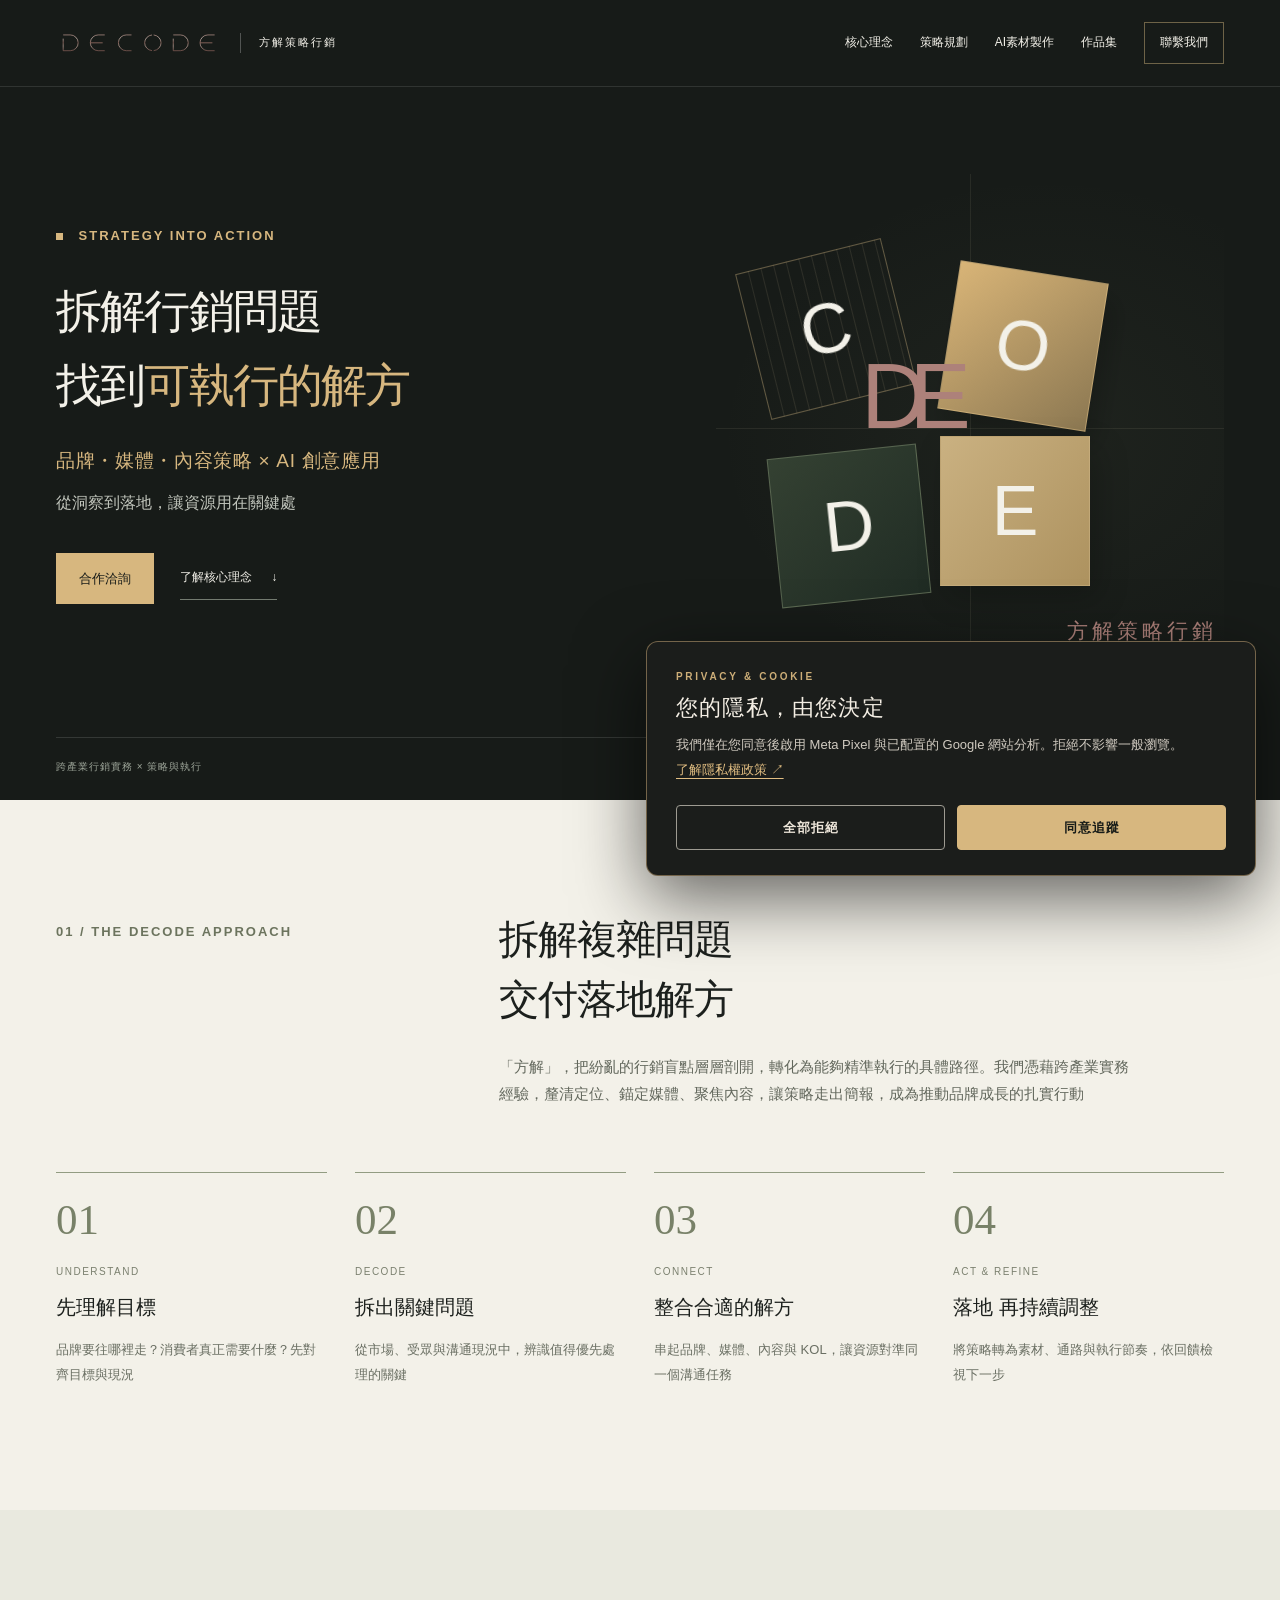
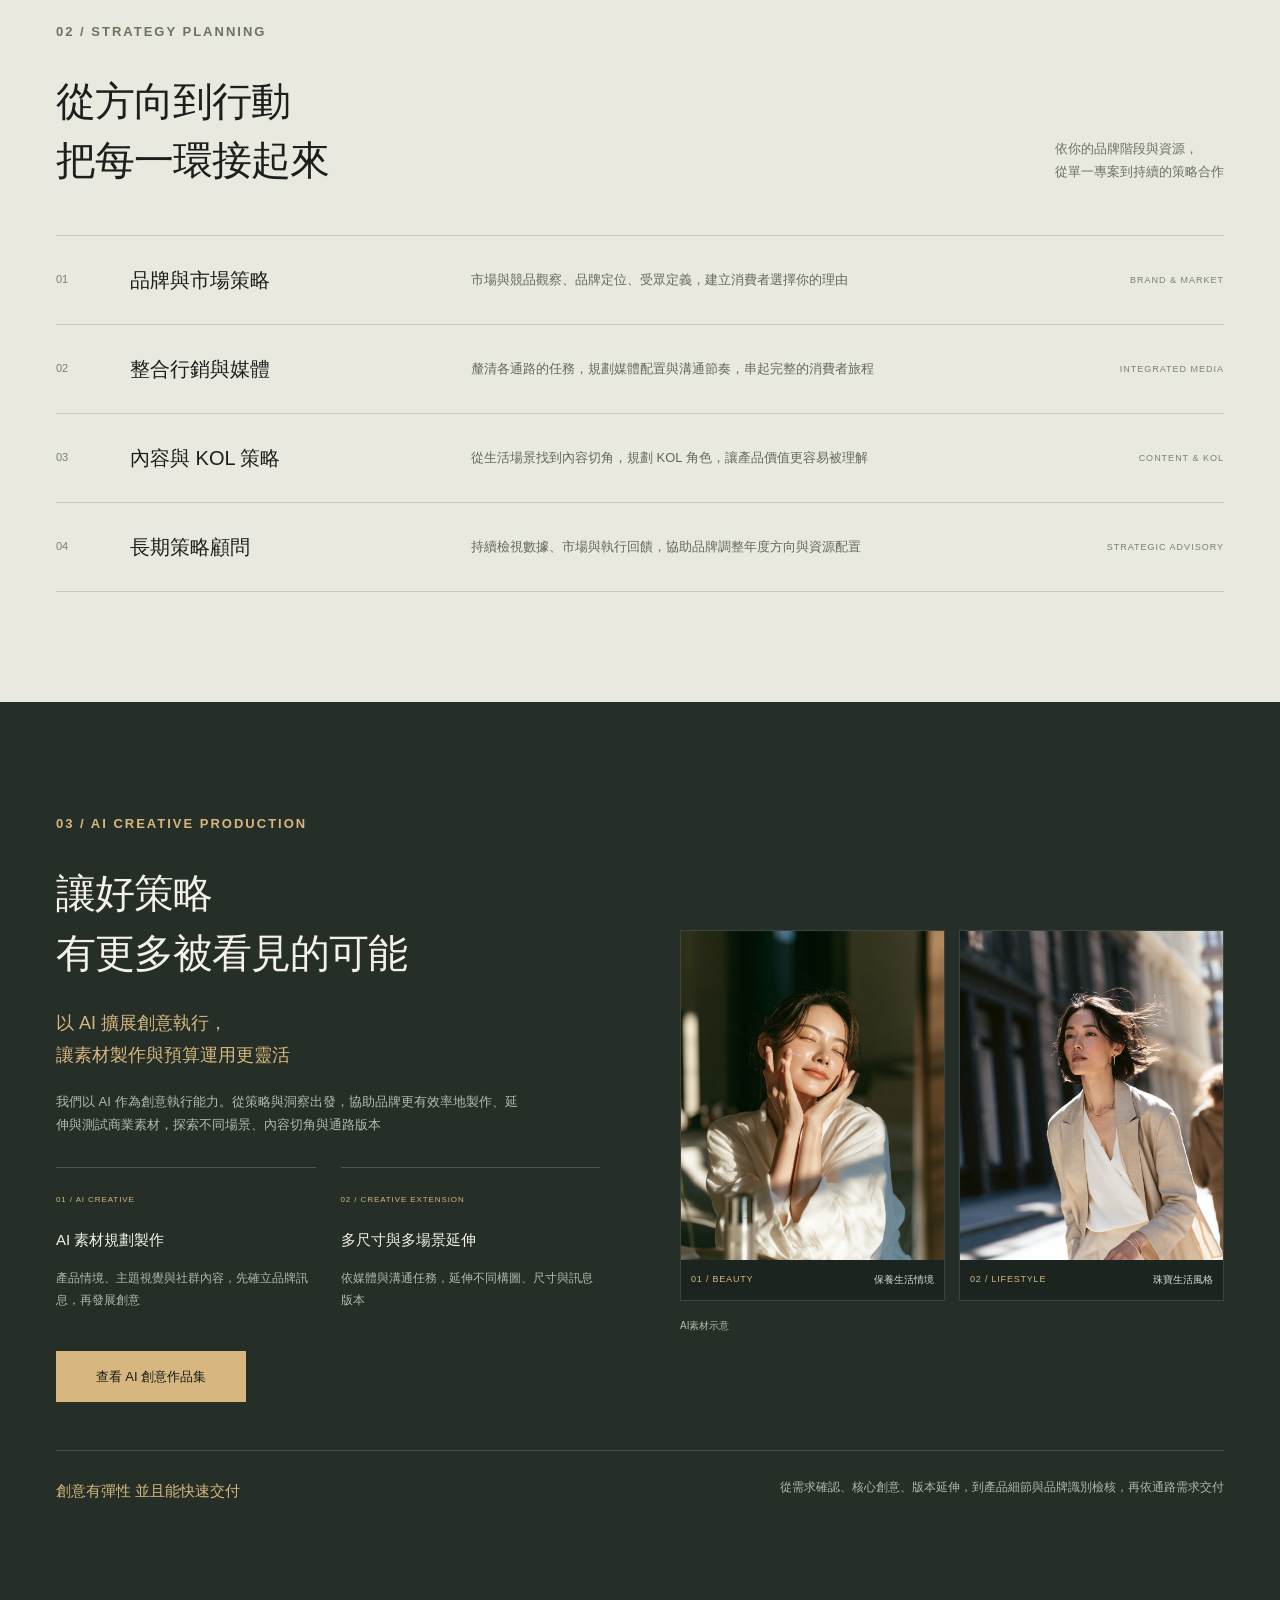
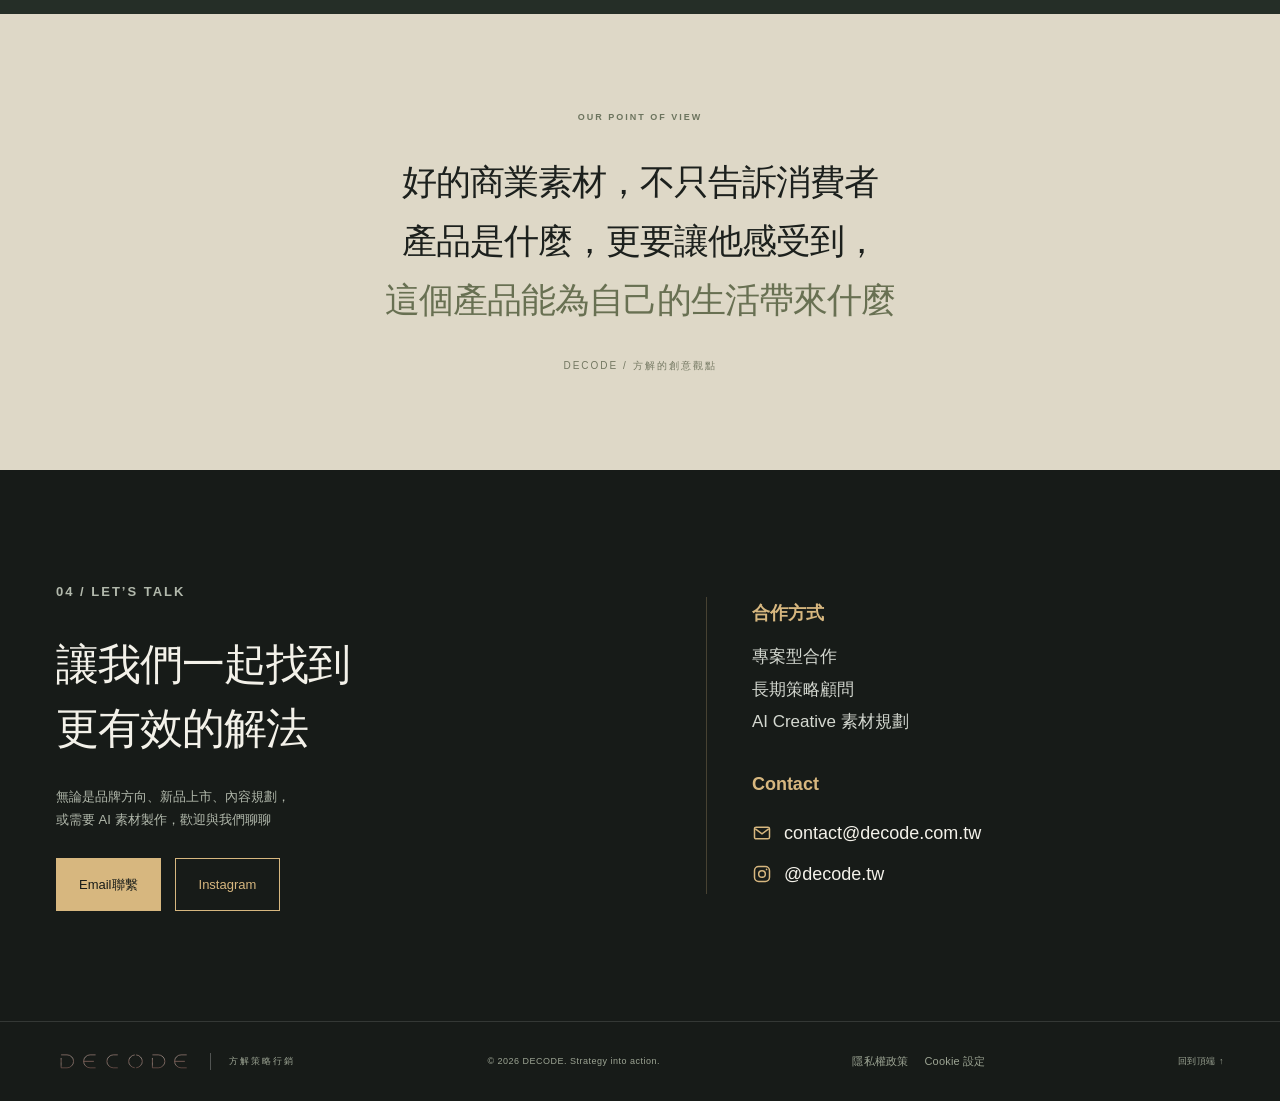
==== index.html @ 8d519878 "Add 0.45s 4% hover zoom to homepage AI creative gallery" ====
<!doctype html>
<html lang="zh-Hant">
<head>
<meta charset="utf-8">
<meta name="facebook-domain-verification" content="5xmyfch6rvozuyq1wml3sm2f3p6ltn" />
<meta name="viewport" content="width=device-width,initial-scale=1">
<meta name="description" content="DECODE 方解策略行銷，從品牌目標與消費者需求出發，結合跨產業行銷實務，讓策略真正落地。">
<title>DECODE 方解策略行銷｜策略規劃 × AI 創意應用</title>
<link rel="icon" href="data:image/svg+xml,%3Csvg xmlns='http://www.w3.org/2000/svg' viewBox='0 0 32 32'%3E%3Cpath fill='%231b1d1b' d='M0 0h32v32H0z'/%3E%3Cpath fill='none' stroke='%23ccac76' stroke-width='3' d='M8 8h16v16H8zM16 8v16M8 16h16'/%3E%3C/svg%3E">
<link rel="stylesheet" href="style.css?v=20261024-privacy1">
<script defer src="consent.js?v=20261024-gtm-w5d87hlc1"></script>
</head>
<body>
<a class="skip" href="#main">跳至主要內容</a>

<header class="site-header"><div class="wrap nav-inner"><a class="brand" href="#top" aria-label="DECODE 方解策略行銷首頁"><img class="brand-logo" src="assets/decode-rose-gold.svg" alt="DECODE"><span class="brand-zh">方解策略行銷</span></a><button class="menu-button" aria-expanded="false" aria-controls="navigation">選單 <span>＋</span></button><nav id="navigation" aria-label="主要導覽"><a href="#approach">核心理念</a><a href="#services">策略規劃</a><a href="#ai">AI素材製作</a><a href="/cases/">作品集</a><a class="nav-contact" href="#contact">聯繫我們</a></nav></div></header>
<main id="main">
<section class="hero" id="top"><div class="wrap hero-grid"><div class="hero-copy"><p class="eyebrow"><span class="tiny-square"></span> STRATEGY INTO ACTION</p><h1>拆解行銷問題<br>找到<span class="gold">可執行的解方</span></h1><p class="hero-position">品牌・媒體・內容策略 × AI 創意應用</p><p class="hero-description">從洞察到落地，讓資源用在關鍵處</p><div class="actions"><a class="button gold-button" href="#contact">合作洽詢</a><a class="text-link" href="#approach">了解核心理念 <span>↓</span></a></div></div><div class="decode-art" role="img" aria-label="分散的 C O D E 方塊逐步組合成完整方形，象徵拆解問題與整合解方"><div class="art-axis axis-x"></div><div class="art-axis axis-y"></div><div class="block block-one"><span class="block-letter">C</span></div><div class="block block-two"><span class="block-letter">O</span></div><div class="block block-three"><span class="block-letter">D</span></div><div class="block block-four"><span class="block-letter">E</span></div><div class="art-monogram" aria-hidden="true"><span>D</span><span>E</span></div><span class="art-brand">方解策略行銷</span></div></div><div class="wrap hero-bottom"><span>跨產業行銷實務 × 策略與執行</span><a href="#approach">向下探索 <span>↓</span></a></div></section>
<section class="approach section" id="approach"><div class="wrap"><div class="section-heading"><p class="eyebrow dark-eyebrow">01 / THE DECODE APPROACH</p><div><h2>拆解複雜問題<br>交付落地解方</h2><p class="section-intro">「方解」，把紛亂的行銷盲點層層剖開，轉化為能夠精準執行的具體路徑。我們憑藉跨產業實務經驗，釐清定位、錨定媒體、聚焦內容，讓策略走出簡報，成為推動品牌成長的扎實行動</p></div></div><div class="steps"><article><span class="step-number">01</span><p class="small-label">UNDERSTAND</p><h3>先理解目標</h3><p>品牌要往哪裡走？消費者真正需要什麼？先對齊目標與現況</p></article><article><span class="step-number">02</span><p class="small-label">DECODE</p><h3>拆出關鍵問題</h3><p>從市場、受眾與溝通現況中，辨識值得優先處理的關鍵</p></article><article><span class="step-number">03</span><p class="small-label">CONNECT</p><h3>整合合適的解方</h3><p>串起品牌、媒體、內容與 KOL，讓資源對準同一個溝通任務</p></article><article><span class="step-number">04</span><p class="small-label">ACT & REFINE</p><h3>落地 再持續調整</h3><p>將策略轉為素材、通路與執行節奏，依回饋檢視下一步</p></article></div></div></section>
<section class="services section" id="services"><div class="wrap"><div class="service-heading"><div><p class="eyebrow dark-eyebrow">02 / STRATEGY PLANNING</p><h2>從方向到行動<br>把每一環接起來</h2></div><p>依你的品牌階段與資源，<br>從單一專案到持續的策略合作</p></div><div class="service-list"><article><span class="service-number">01</span><h3>品牌與市場策略</h3><p>市場與競品觀察、品牌定位、受眾定義，建立消費者選擇你的理由</p><span class="service-en">BRAND & MARKET</span></article><article><span class="service-number">02</span><h3>整合行銷與媒體</h3><p>釐清各通路的任務，規劃媒體配置與溝通節奏，串起完整的消費者旅程</p><span class="service-en">INTEGRATED MEDIA</span></article><article><span class="service-number">03</span><h3>內容與 KOL 策略</h3><p>從生活場景找到內容切角，規劃 KOL 角色，讓產品價值更容易被理解</p><span class="service-en">CONTENT & KOL</span></article><article><span class="service-number">04</span><h3>長期策略顧問</h3><p>持續檢視數據、市場與執行回饋，協助品牌調整年度方向與資源配置</p><span class="service-en">STRATEGIC ADVISORY</span></article></div></div></section>
<section class="ai section" id="ai"><div class="wrap"><div class="ai-heading"><p class="eyebrow">03 / AI CREATIVE PRODUCTION</p></div><div class="ai-grid"><div><h2>讓好策略<br>有更多被看見的可能</h2><p class="ai-lead">以 AI 擴展創意執行，<br>讓素材製作與預算運用更靈活</p><p class="muted">我們以 AI 作為創意執行能力。從策略與洞察出發，協助品牌更有效率地製作、延伸與測試商業素材，探索不同場景、內容切角與通路版本</p><div class="ai-capabilities"><div><span>01 / AI CREATIVE</span><h3>AI 素材規劃製作</h3><p>產品情境、主題視覺與社群內容，先確立品牌訊息，再發展創意</p></div><div><span>02 / CREATIVE EXTENSION</span><h3>多尺寸與多場景延伸</h3><p>依媒體與溝通任務，延伸不同構圖、尺寸與訊息版本</p></div></div><div class="ai-portfolio-link"><a class="button gold-button" href="/cases/">查看 AI 創意作品集</a></div></div><div class="ai-gallery" aria-label="AI 素材配圖"><figure><div class="ai-image-frame"><img src="assets/ai-skincare-lifestyle.png" alt="女性在日光中使用保養品的生活情境素材示意" loading="lazy"></div><figcaption><span>01 / BEAUTY</span><span>保養生活情境</span></figcaption></figure><figure><div class="ai-image-frame"><img src="assets/ai-jewelry.png" alt="街頭風格珠寶配戴的商業素材示意" loading="lazy"></div><figcaption><span>02 / LIFESTYLE</span><span>珠寶生活風格</span></figcaption></figure><p class="gallery-note">AI素材示意</p></div></div><div class="ai-review"><span>創意有彈性 並且能快速交付</span><p>從需求確認、核心創意、版本延伸，到產品細節與品牌識別檢核，再依通路需求交付</p></div></div></section>
<section class="quote-section"><div class="wrap"><p class="eyebrow dark-eyebrow">OUR POINT OF VIEW</p><blockquote>好的商業素材，不只告訴消費者<br class="desktop-break">產品是什麼，更要讓他感受到，<br class="desktop-break"><span>這個產品能為自己的生活帶來什麼</span></blockquote><span class="quote-signature">DECODE / 方解的創意觀點</span></div></section>
<section class="contact section" id="contact"><div class="wrap contact-grid"><div><p class="eyebrow">04 / LET’S TALK</p><h2>讓我們一起找到<br>更有效的解法</h2><p>無論是品牌方向、新品上市、內容規劃，<br>或需要 AI 素材製作，歡迎與我們聊聊</p><div class="contact-actions"><a class="button gold-button" href="mailto:contact@decode.com.tw">Email聯繫</a><a class="button outline-button" href="https://www.instagram.com/decode.tw/" target="_blank" rel="noopener noreferrer">Instagram</a></div></div><div class="contact-details"><div class="contact-group"><h3>合作方式</h3><ul><li>專案型合作</li><li>長期策略顧問</li><li>AI Creative 素材規劃</li></ul></div><div class="contact-group"><h3>Contact</h3><a class="contact-info-link" href="mailto:contact@decode.com.tw"><svg viewBox="0 0 24 24" fill="none" stroke="currentColor" stroke-width="1.8" aria-hidden="true"><rect x="3" y="5" width="18" height="14" rx="2"/><path d="m4 7 8 6 8-6"/></svg><span>contact@decode.com.tw</span></a><a class="contact-info-link" href="https://www.instagram.com/decode.tw/" target="_blank" rel="noopener noreferrer"><svg viewBox="0 0 24 24" fill="none" stroke="currentColor" stroke-width="1.8" aria-hidden="true"><rect x="3" y="3" width="18" height="18" rx="5"/><circle cx="12" cy="12" r="4"/><circle cx="17.5" cy="6.5" r="1" fill="currentColor" stroke="none"/></svg><span>@decode.tw</span></a></div></div></div></section>
</main><footer><div class="wrap footer-inner"><a class="brand" href="#top"><img class="brand-logo" src="assets/decode-rose-gold.svg" alt="DECODE"><span class="brand-zh">方解策略行銷</span></a><span>© 2026 DECODE. Strategy into action.</span><div class="footer-privacy-links"><a href="privacy.html">隱私權政策</a><button type="button" data-cookie-settings>Cookie 設定</button></div><a href="#top">回到頂端 ↑</a></div></footer>
<script src="script.js?v=20261010c"></script>
<aside class="decode-consent" id="decode-consent-banner" role="region" aria-labelledby="decode-consent-title" hidden>
  <div class="decode-consent-copy">
    <div class="decode-consent-kicker">PRIVACY &amp; COOKIE</div>
    <h2 id="decode-consent-title">您的隱私，由您決定</h2>
    <p>我們僅在您同意後啟用 Meta Pixel 與已配置的 Google 網站分析。拒絕不影響一般瀏覽。<a href="privacy.html">了解隱私權政策 ↗</a></p>
  </div>
  <div class="decode-consent-actions">
    <button type="button" class="decode-consent-reject" data-consent-reject>全部拒絕</button>
    <button type="button" class="decode-consent-accept" data-consent-accept>同意追蹤</button>
  </div>
</aside>
</body></html>
---- style.css ----
:root{--ink:#1c201d;--dark:#171b18;--paper:#f3f1e9;--gold:#d7b77f;--muted:#a8aea7;--line:#d4d5cb}*{box-sizing:border-box}html{scroll-behavior:smooth;scroll-padding-top:100px}body{margin:0;font-family:"Microsoft JhengHei","PingFang TC",sans-serif;color:var(--ink);background:var(--paper);line-height:1.8}a{color:inherit;text-decoration:none}button{font:inherit}a,button,summary{-webkit-tap-highlight-color:transparent}a:focus-visible,button:focus-visible,summary:focus-visible{outline:3px solid #a47738;outline-offset:6px}::selection{background:var(--gold);color:var(--ink)}.wrap{max-width:1320px;width:calc(100% - 112px);margin:auto}.preview-bar{background:var(--gold);color:var(--ink);text-align:center;font-size:10px;letter-spacing:2px;padding:5px 15px}.preview-bar span{margin-left:16px;letter-spacing:1px}.site-header{position:sticky;top:0;z-index:20;background:var(--dark);color:var(--paper);border-bottom:1px solid #ffffff1c}.nav-inner{display:flex;justify-content:space-between;align-items:center;height:86px}.brand{display:flex;align-items:center;gap:18px}.wordmark{font-size:28px;letter-spacing:5px;font-weight:300;line-height:1.2;position:relative}.brand-dot{font-size:9px;position:absolute;right:-8px;top:-5px}.brand-zh{font-size:11px;letter-spacing:2px;border-left:1px solid #ffffff40;padding-left:18px}nav{display:flex;align-items:center;gap:27px;font-size:12px}nav a{transition:color .2s}nav a:hover{color:var(--gold)}.nav-contact{border:1px solid #bfa57385;padding:9px 15px}.nav-contact span{margin-left:20px}.menu-button{display:none}.hero{background:var(--dark);color:var(--paper);overflow:hidden}.hero-grid{display:grid;grid-template-columns:1.25fr 1fr;gap:25px;align-items:center;min-height:650px;padding-top:38px;padding-bottom:34px}.eyebrow{font-size:10px;font-weight:600;letter-spacing:2px;color:var(--gold);margin:0 0 28px}.tiny-square{display:inline-block;width:7px;height:7px;background:var(--gold);margin-right:10px}.hero h1{font-size:clamp(34px,3.6vw,56px);line-height:1.6;font-weight:500;letter-spacing:-1.8px;margin:0 0 22px}.gold{color:var(--gold)}.hero-description{font-size:16px;color:#c1c5bc;line-height:2;margin-bottom:30px}.actions{display:flex;align-items:center;gap:26px}.button{display:inline-flex;align-items:center;justify-content:space-between;gap:35px;padding:14px 23px;font-size:13px;transition:background .2s,transform .2s}.gold-button{background:var(--gold);color:var(--dark)}.gold-button:hover{background:#e5c99c;transform:translateY(-2px)}.text-link{font-size:12px;border-bottom:1px solid #737b70;padding:10px 0}.text-link span{margin-left:16px}.hero-footnote{color:#8d968b;font-size:10px;letter-spacing:1px;margin-top:55px}.hero-footnote span{margin:0 12px;color:#4f5c4c}.hero-bottom{display:flex;justify-content:space-between;border-top:1px solid #ffffff20;padding:20px 0 24px;font-size:10px;letter-spacing:1px;color:#9ca498}.hero-bottom a span{margin-left:38px}.decode-art{height:480px;position:relative;isolation:isolate;background:radial-gradient(ellipse at 65% 55%,#88916e12,transparent 70%)}.art-axis{position:absolute;background:#d8cdb517;z-index:-1}.axis-x{height:1px;left:0;right:0;top:53%}.axis-y{width:1px;top:0;bottom:0;left:50%}.art-label{position:absolute;font-size:9px;letter-spacing:2px;color:#9caa92;top:12px;left:12px}.block{position:absolute;width:150px;height:150px;border:1px solid #bfa67870;transition:transform .6s}.block-one{top:80px;left:35px;transform:rotate(-14deg);background:repeating-linear-gradient(90deg,transparent 0 12px,#d4be951e 12px 13px)}.block-two{top:97px;left:232px;transform:rotate(9deg);background:linear-gradient(135deg,#d8b477,#8c7852);box-shadow:10px 16px 25px #0003}.block-three{top:277px;left:58px;transform:rotate(-6deg);background:linear-gradient(140deg,#344132,#202c24);border-color:#7e8c6f90}.block-four{top:262px;left:224px;background:linear-gradient(130deg,#cab181,#ad925f);display:grid;place-items:center;color:#2b3027;box-shadow:8px 12px 30px #0003}.block-four span{font-family:"PMingLiU",serif;font-size:66px;font-weight:300}.decode-art:hover .block-one{transform:rotate(-8deg) translate(4px,4px)}.decode-art:hover .block-two{transform:rotate(3deg)}.art-caption{position:absolute;bottom:0;left:12px;right:0;display:flex;justify-content:space-between;font-size:9px;color:#969e8e;letter-spacing:1px}.section{padding:110px 0}.section-heading{display:grid;grid-template-columns:1fr 2fr;gap:80px}.dark-eyebrow{color:#6c745e}.section-heading .eyebrow{padding-top:10px}h2{font-size:clamp(30px,3.1vw,44px);font-weight:500;line-height:1.5;letter-spacing:-1px;margin:0 0 24px}.section-intro{font-size:15px;color:#63685d;max-width:640px;margin-bottom:0}.steps{display:grid;grid-template-columns:repeat(4,1fr);gap:28px;margin-top:65px}.steps article{border-top:1px solid #929c82;padding-top:25px}.step-number{font-family:Georgia,serif;font-size:43px;color:#788168;line-height:1}.small-label{font-size:10px;letter-spacing:1.5px}.steps .small-label{margin:19px 0 8px;color:#7b806f}.steps h3{font-size:20px;font-weight:500;margin:0 0 12px}.steps p:not(.small-label){font-size:13px;color:#6a6f63;line-height:1.9}.step-output{display:block;font-size:10px;color:#6d755e;border-top:1px solid var(--line);margin-top:22px;padding-top:15px}.services{background:#e9e9df}.service-heading{display:flex;align-items:flex-end;justify-content:space-between;gap:55px;margin-bottom:44px}.service-heading h2{margin-bottom:0}.service-heading>p{font-size:13px;color:#6b7065;max-width:380px;margin-bottom:7px}.service-list article{display:grid;grid-template-columns:50px 1fr 1.45fr .85fr;gap:24px;align-items:center;border-top:1px solid #c6cabb;padding:26px 0}.service-list article:last-child{border-bottom:1px solid #c6cabb}.service-number{font-size:11px;color:#7a826b}.service-list h3{font-size:20px;font-weight:500;margin:0}.service-list p{font-size:13px;color:#62695c;margin:0}.service-en{font-size:9px;letter-spacing:1px;text-align:right;color:#78816c}.service-bridge{margin-top:30px;display:flex;align-items:center;justify-content:space-between;font-size:12px;gap:20px}.new-tag{display:inline-block;font-size:10px;border:1px solid #98a084;padding:3px 9px;margin-right:12px;color:#58614d}.ai{background:#252e27;color:var(--paper)}.ai-heading{display:flex;justify-content:space-between;align-items:flex-start}.outline-tag{font-size:10px;letter-spacing:2px;border:1px solid #77846d;padding:4px 14px;color:#bdc9b0}.ai-grid{display:grid;grid-template-columns:1fr 1fr;gap:80px}.ai h2{font-size:40px}.ai-lead{font-size:18px;color:var(--gold)}.muted{font-size:13px;color:#b0bcac;max-width:470px}.ai-capabilities{display:grid;grid-template-columns:1fr 1fr;gap:25px;margin-top:30px}.ai-capabilities>div{border-top:1px solid #ffffff30;padding-top:15px}.ai-capabilities span{color:var(--gold);font-size:8px;letter-spacing:.9px}.ai-capabilities h3{font-size:15px;font-weight:500}.ai-capabilities p{color:#b0bcac;font-size:12px}.format-diagram{background:#1d251f;border:1px solid #87957440;padding:28px 28px 20px;align-self:center}.diagram-top{display:flex;justify-content:space-between;font-size:8px;letter-spacing:1px;color:#a0ad91}.format-master{width:82%;margin:30px auto 0;position:relative;background:#c5be9c;color:#313b2e;padding:24px;min-height:170px;overflow:hidden}.format-master:after{content:"";position:absolute;width:100px;height:100px;border:1px solid #68725580;transform:rotate(28deg);right:-20px;bottom:-40px}.format-master>span:first-child{display:block;font-size:8px;letter-spacing:2px;margin-bottom:10px}.format-master strong{font-weight:500;font-size:23px;line-height:1.6}.mini-mark{display:block;font-size:8px;margin-top:15px}.diagram-connector{height:38px;border-left:1px solid #7b8869;width:1px;margin:auto}.formats{border-top:1px solid #7b8869;padding-top:19px;display:flex;align-items:center;justify-content:space-between;gap:12px}.format{background:#4b5944;border:1px solid #87957480;padding:8px;display:flex;flex-direction:column;justify-content:space-between;color:#d2d8c8;flex-shrink:0}.format span{font-size:8px}.format b{font-size:17px;font-weight:400}.square{width:27%;aspect-ratio:1}.portrait{width:23%;aspect-ratio:9/16;background:#70775a}.landscape{width:38%;aspect-ratio:16/9;background:#363f34}.diagram-note{font-size:9px;color:#9eac92;margin-top:25px}.ai-review{border-top:1px solid #ffffff26;margin-top:50px;padding-top:26px;display:flex;justify-content:space-between;gap:35px}.ai-review span{font-size:15px;white-space:nowrap;color:var(--gold)}.ai-review p{font-size:12px;color:#b0bcac;margin:0}.quote-section{padding:95px 0;text-align:center;background:#ded8c7}.quote-section .eyebrow{font-size:9px}blockquote{font-family:"PMingLiU","Songti TC",serif;font-size:clamp(24px,2.7vw,37px);line-height:1.9;margin:0;letter-spacing:1px}blockquote span{color:#687052}.quote-signature{font-size:10px;letter-spacing:2px;display:block;margin-top:28px;color:#747862}.experience .experience-note{font-size:12px}.case-list{border-top:1px solid #aeb5a2}details{border-bottom:1px solid var(--line)}summary{display:flex;align-items:center;gap:32px;padding:27px 0;cursor:pointer;list-style:none}summary::-webkit-details-marker{display:none}.case-num{font-family:Georgia,serif;font-size:25px;color:#8b947c}.case-category{font-size:10px;color:#777f69;letter-spacing:.5px}summary h3{font-size:21px;font-weight:500;margin:5px 0 0}.case-toggle{margin-left:auto;font-size:27px;color:#899477;font-weight:300}details[open] .case-toggle{transform:rotate(45deg)}.case-body{padding:0 60px 30px;display:grid;grid-template-columns:1fr 1fr;gap:60px}.case-body h4{font-weight:500;font-size:11px;color:#758066;margin:0 0 8px}.case-body p{font-size:13px;color:#686e60;margin:0}.contact{background:var(--dark);color:var(--paper)}.contact-grid{display:grid;grid-template-columns:1.1fr 1fr;gap:80px;align-items:center}.contact h2{font-size:43px}.contact p{font-size:13px;color:#b2b9ac}.contact .button{margin-top:23px}.contact-details{padding-left:45px;border-left:1px solid #ffffff25}.contact-details .small-label{color:var(--gold);font-size:9px}.contact-details p{margin:24px 0}.email{display:flex;justify-content:space-between;font-size:clamp(14px,1.5vw,21px);border-bottom:1px solid #ffffff30;padding-bottom:17px;gap:12px}.instagram{display:flex;justify-content:space-between;font-size:12px;padding:18px 0;color:#bdc7b7}.cooperation{font-size:10px;color:#889581;margin-top:30px}.cooperation span{margin:0 9px}footer{background:var(--dark);color:#9ca493;border-top:1px solid #ffffff20;padding:28px 0}.footer-inner{display:flex;align-items:center;justify-content:space-between;gap:20px}.footer-inner .wordmark{font-size:22px}.footer-inner .brand-zh{font-size:9px}.footer-inner>span,.footer-inner>a:last-child{font-size:9px;letter-spacing:.5px}.skip{position:fixed;top:-70px;left:20px;padding:10px 20px;background:var(--gold);z-index:50}.skip:focus{top:10px}
@media(min-width:1500px){.hero-grid{min-height:710px}.decode-art{transform:scale(1.08)}}
@media(max-width:1150px){.wrap{width:calc(100% - 64px)}.brand-zh{display:none}nav{gap:22px}.hero-grid{grid-template-columns:1.25fr 1fr;min-height:580px}.hero h1{font-size:40px}.decode-art{transform:scale(.83);transform-origin:center right;margin-left:-50px}.ai-grid{gap:40px}.service-list article{grid-template-columns:30px 1fr 1.5fr}.service-en{display:none}.section-heading{gap:35px}.contact-grid{gap:35px}}
@media(max-width:800px){html{scroll-padding-top:85px}.wrap{width:calc(100% - 40px)}.nav-inner{height:72px}.wordmark{font-size:25px}.menu-button{display:flex;align-items:center;gap:18px;color:var(--paper);background:none;border:1px solid #77806a;padding:6px 12px;font-size:12px}.menu-button span{font-size:18px}nav{display:none;position:absolute;left:0;right:0;top:72px;padding:18px 24px 24px;background:var(--dark);border-bottom:1px solid #6b765c;flex-direction:column;align-items:stretch;gap:0}nav.open{display:flex}nav a{padding:12px;font-size:14px}.nav-contact{margin-top:10px;display:flex;justify-content:space-between}.hero-grid{grid-template-columns:1fr;gap:0;padding-top:54px;padding-bottom:0;min-height:auto}.hero h1{font-size:clamp(30px,5.8vw,44px);letter-spacing:-1.2px}.hero-description{font-size:15px}.hero-footnote{margin-top:32px}.decode-art{margin:15px auto 25px;width:410px;max-width:100%;height:465px;transform:scale(.9);transform-origin:center}.hero-bottom{font-size:9px;gap:15px}.hero-bottom a{white-space:nowrap}.hero-bottom a span{margin-left:12px}.section{padding:70px 0}.section-heading{grid-template-columns:1fr;gap:0}.section-heading .eyebrow{padding:0}h2{font-size:32px}.steps{grid-template-columns:1fr 1fr;gap:32px 24px;margin-top:38px}.service-heading{display:block;margin-bottom:32px}.service-heading>p{margin-top:22px}.service-list article{grid-template-columns:28px 1fr;gap:10px 16px;padding:23px 0}.service-list p{grid-column:2}.service-list h3{font-size:19px}.service-bridge{align-items:flex-start}.service-bridge>span:first-child{max-width:75%}.new-tag{display:block;width:max-content;margin-bottom:10px}.service-bridge>span:last-child{white-space:nowrap;font-size:10px}.ai-heading{gap:15px}.ai-heading .eyebrow{max-width:65%;line-height:1.7}.outline-tag{white-space:nowrap;font-size:9px;padding:4px 9px}.ai-grid{grid-template-columns:1fr;gap:30px}.ai h2{font-size:32px}.format-diagram{max-width:480px;width:100%;margin:auto}.ai-review{display:block;margin-top:35px}.ai-review p{margin-top:14px}.quote-section{padding:65px 0}blockquote{font-size:25px}.desktop-break{display:none}.quote-section .wrap{max-width:590px}.case-body{padding:0 0 25px 43px;gap:20px;grid-template-columns:1fr}summary{gap:18px;padding:24px 0}summary h3{font-size:18px}.case-category{font-size:9px}.case-toggle{font-size:22px}.contact-grid{grid-template-columns:1fr;gap:45px}.contact h2{font-size:34px}.contact-details{border-left:0;padding-left:0;border-top:1px solid #ffffff25;padding-top:30px}.email{font-size:20px}.footer-inner{flex-wrap:wrap;gap:20px}.footer-inner>span{order:3;width:100%}.footer-inner .brand-zh{display:block}.eyebrow{font-size:9px;letter-spacing:1.5px}}
@media(max-width:400px){.wrap{width:calc(100% - 36px)}.hero h1{font-size:29px;letter-spacing:-1.3px}.actions{gap:17px}.button{font-size:12px;padding:13px 15px;gap:20px}.text-link{font-size:11px}.decode-art{height:415px;transform:scale(.78);margin-top:-5px;margin-bottom:-25px;transform-origin:left center;width:410px;max-width:none}.steps h3{font-size:18px}.steps p:not(.small-label){font-size:12px}.step-output{font-size:9px}.format-diagram{padding:20px 18px 15px}.format-master strong{font-size:20px}.format span{font-size:7px}.ai-capabilities{gap:17px}.ai-capabilities h3{font-size:14px}.preview-bar{font-size:8px}.preview-bar span{font-size:9px;margin-left:10px}}
/* Supplied brand artwork and temporary AI imagery */
.brand-logo{display:block;width:166px;height:auto;max-height:42px;object-fit:contain}.footer-inner .brand-logo{width:136px}.ai-gallery{display:grid;grid-template-columns:1fr 1fr;gap:14px;align-content:center}.ai-gallery figure{margin:0;min-width:0;background:#1b241e;border:1px solid #ffffff24;overflow:hidden}.ai-gallery img{display:block;width:100%;aspect-ratio:4/5;object-fit:cover}.ai-gallery figcaption{display:flex;justify-content:space-between;gap:8px;padding:11px 10px;color:#d8ddcf;font-size:10px}.ai-gallery figcaption span:first-child{color:var(--gold);font-size:9px;letter-spacing:.8px}.gallery-note{grid-column:1/-1;font-size:10px;color:#b4c0ad;margin:2px 0 0}
@media(max-width:800px){.brand-logo{width:155px}.footer-inner .brand-logo{width:130px}.ai-gallery{max-width:600px;width:100%;margin:auto}}
@media(max-width:400px){.brand-logo{width:146px}.ai-gallery{gap:9px}.ai-gallery figcaption{display:block;font-size:9px;padding:8px}.ai-gallery figcaption span{display:block}.ai-gallery figcaption span:first-child{font-size:8px}.gallery-note{font-size:9px}}
.extension-diagram{max-width:620px;margin:55px auto 0}.extension-diagram .format-master{width:78%}.extension-diagram .formats{max-width:470px;margin:auto}.extension-diagram .square{width:26%}.extension-diagram .portrait{width:22%}.extension-diagram .landscape{width:36%}
@media(max-width:800px){.extension-diagram{max-width:480px;margin-top:40px}}
@media(max-width:400px){.extension-diagram{padding:20px}.extension-diagram .format-master{width:88%}}
.hero-position{color:var(--gold);font-size:clamp(14px,1.5vw,19px);letter-spacing:.035em;margin:0 0 10px;line-height:1.7}.hero .hero-description{margin:0 0 34px;color:#c1c5bc}.steps article{min-height:220px}.ai-review{margin-top:48px}
@media(max-width:800px){.hero-position{font-size:14px}.hero .hero-description{font-size:14px;line-height:1.8}.steps article{min-height:0}}
@media(max-width:400px){.hero-position{font-size:13px}}
blockquote{font-family:inherit;font-weight:500;letter-spacing:-1px;line-height:1.7}.contact-actions{display:flex;flex-wrap:wrap;gap:14px;margin-top:26px}.contact-actions .button{margin-top:0}.outline-button{border:1px solid var(--gold);color:var(--gold)}.outline-button:hover{background:#d7b77f12;transform:translateY(-2px)}.contact-details{border-left-color:#d7b77f40}.contact-group+.contact-group{margin-top:30px}.contact-group h3{font-size:18px;font-weight:600;color:var(--gold);margin:0 0 12px}.contact-group ul{list-style:none;padding:0;margin:0;font-size:17px;line-height:1.9;color:#d4d8d0}.contact-info-link{display:flex;align-items:center;gap:12px;font-size:18px;line-height:1.6;width:fit-content;padding:6px 0}.contact-info-link svg{width:20px;height:20px;flex:0 0 20px;color:var(--gold)}.contact-info-link:hover{color:var(--gold)}
@media(max-width:800px){.contact-group h3{font-size:17px}.contact-group ul{font-size:16px}.contact-info-link{font-size:16px}.contact-details{border-left:0}}
@media(max-width:400px){.contact-info-link{font-size:15px;gap:9px}}
@media(prefers-reduced-motion:reduce){html{scroll-behavior:auto}*,*:before,*:after{transition:none!important}}
/* Hero lettering and mobile animation */
.button{justify-content:center;gap:0;text-align:center}.block{display:grid;place-items:center}.block .block-letter{position:relative;z-index:2;color:#f3f1e9;font-family:Arial,sans-serif;font-size:70px;font-weight:300;line-height:1}.art-monogram{position:absolute;top:176px;left:145px;z-index:4;display:flex;color:#ad817a;font-family:Arial,sans-serif;font-size:92px;font-weight:300;letter-spacing:-18px;line-height:1;pointer-events:none}.art-brand{position:absolute;right:7px;bottom:4px;z-index:5;color:#f3f1e9;font-family:"DFKai-SB","KaiTi","BiauKai",serif;font-size:21px;letter-spacing:4px;white-space:nowrap;pointer-events:none}.decode-art.is-active .block-one{transform:rotate(-8deg) translate(4px,4px)}.decode-art.is-active .block-two{transform:rotate(3deg)}@media(max-width:800px){.nav-contact{justify-content:center}}
/* Match hero brand label typography and DE color */
.art-brand{color:#ad817a;font-family:"Microsoft JhengHei","PingFang TC",sans-serif}
/* Match section eyebrow size to Let’s Talk */
#top .eyebrow,#approach .eyebrow,#services .eyebrow,#ai .eyebrow{font-size:13px}


/* DECODE hero: subtle continuous motion, maintaining the original composition */
@keyframes decode-float-c {
  0%,100% {transform:translate3d(0,0,0) rotate(-14deg)}
  50% {transform:translate3d(5px,-9px,0) rotate(-8deg)}
}
@keyframes decode-float-o {
  0%,100% {transform:translate3d(0,0,0) rotate(9deg)}
  50% {transform:translate3d(-5px,7px,0) rotate(4deg)}
}
@keyframes decode-float-d {
  0%,100% {transform:translate3d(0,0,0) rotate(-6deg)}
  50% {transform:translate3d(5px,8px,0) rotate(-10deg)}
}
@keyframes decode-float-e {
  0%,100% {transform:translate3d(0,0,0) rotate(0deg)}
  50% {transform:translate3d(-5px,-7px,0) rotate(3deg)}
}
@media (prefers-reduced-motion: no-preference) {
  .decode-art.is-active .block {
    transition:none;
    animation-timing-function:ease-in-out;
    animation-iteration-count:infinite;
    animation-fill-mode:both;
    will-change:transform;
  }
  .decode-art.is-active .block-one {animation-name:decode-float-c;animation-duration:11s}
  .decode-art.is-active .block-two {animation-name:decode-float-o;animation-duration:12s}
  .decode-art.is-active .block-three {animation-name:decode-float-d;animation-duration:10s}
  .decode-art.is-active .block-four {animation-name:decode-float-e;animation-duration:11.5s}
  .decode-art:hover .block {animation-play-state:paused}
}
@media (prefers-reduced-motion: reduce) {
  .decode-art .block, .decode-art.is-active .block {animation:none!important;transition:none!important}
  .decode-art.is-active .block-one, .decode-art:hover .block-one {transform:rotate(-14deg)}
  .decode-art.is-active .block-two, .decode-art:hover .block-two {transform:rotate(9deg)}
}


/* DECODE privacy + explicit non-essential tracking consent, 2026-10-24 */
.footer-privacy-links{display:flex;align-items:center;gap:16px;flex-wrap:wrap}
.footer-privacy-links a,.footer-privacy-links button,.privacy-footer a,.privacy-footer button{color:inherit;background:none;border:0;padding:0;cursor:pointer;font-size:11px;letter-spacing:.2px;line-height:1.7}
.footer-privacy-links a:hover,.footer-privacy-links button:hover,.privacy-footer a:hover,.privacy-footer button:hover{color:var(--gold)}
.decode-consent[hidden]{display:none!important}
.decode-consent{position:fixed;bottom:24px;right:24px;z-index:1000;width:min(610px,calc(100% - 48px));max-height:calc(100dvh - 48px);overflow-y:auto;background:#1b1d1b;color:#f3f1e9;border:1px solid #b99a6f90;border-radius:12px;box-shadow:0 22px 70px #0009;padding:26px 29px 25px;display:grid;gap:22px;grid-template-columns:minmax(0,1fr);animation:consent-enter .22s ease-out}
.decode-consent-kicker{color:#cdae78;font-size:10px;letter-spacing:2.7px;font-weight:600;margin-bottom:5px}
.decode-consent h2{font-size:22px;font-weight:500;line-height:1.5;letter-spacing:1.2px;margin:0 0 9px;color:#f4eee4}
.decode-consent p{font-size:13px;line-height:1.9;color:#d0cac0;margin:0}
.decode-consent p a{color:#e2be82;text-decoration:underline;text-underline-offset:4px;white-space:nowrap}
.decode-consent-actions{display:flex;gap:12px;align-items:stretch}
.decode-consent-actions button{flex:1;cursor:pointer;font-size:13px;font-weight:600;letter-spacing:1px;border-radius:4px;min-height:45px;padding:10px 12px}
.decode-consent-reject{border:1px solid #9e9b92;background:transparent;color:#eee6da}
.decode-consent-accept{border:1px solid #d7b77f;background:#d7b77f;color:#171b18}
.decode-consent-reject:hover{background:#343632}
.decode-consent-accept:hover{background:#efce96}
.privacy-page{background:#f3f1e9}
.privacy-back-link{font-size:12px;color:#d9c8aa;letter-spacing:1px}
.privacy-main{padding-bottom:90px}
.privacy-head{background:#1b211e;color:#f5efe5;padding:72px clamp(24px,7vw,95px) 64px;margin-top:30px;border:1px solid #b99a6f44}
.privacy-head .eyebrow{color:#d7b77f;letter-spacing:3px}
.privacy-head h1{font-size:clamp(34px,5vw,56px);font-weight:500;letter-spacing:1.5px;line-height:1.25;margin:20px 0}
.privacy-subtitle{display:block;font-size:.52em;color:#e0c394;margin-top:12px;letter-spacing:2px}
.privacy-head>p:not(.eyebrow){max-width:700px;color:#d6d5ce;font-size:15px;line-height:2}
.privacy-head .privacy-updated{font-size:11px!important;color:#a8a99f!important;margin-top:24px}
.privacy-content{max-width:980px;padding:34px 0 0}
.privacy-section{padding:36px 4px 35px;border-bottom:1px solid #d5d0c4}
.privacy-section h2{font-size:22px;line-height:1.5;letter-spacing:1px;font-weight:600;margin:0 0 16px}
.privacy-section h3{font-size:16px;line-height:1.6;margin:20px 0 7px;color:#705837}
.privacy-section p{font-size:14px;line-height:2.12;color:#3e453e;margin:0 0 14px}
.privacy-section a{color:#805b31;text-decoration:underline;text-underline-offset:4px;overflow-wrap:anywhere}
.privacy-section strong{color:#1a211b}
.privacy-settings-button{cursor:pointer;background:#1b211e;border:1px solid #1b211e;color:#f4eee4;padding:13px 24px;letter-spacing:1px;font-size:13px;margin-top:10px}
.privacy-settings-button:hover{background:#354237}
.privacy-finish{display:flex;justify-content:space-between;gap:16px;color:#7d7467;font-size:11px;letter-spacing:1px;padding:30px 4px}
.privacy-finish a{color:#73552f}
.privacy-footer{background:#1b211e;color:#d6d0c4;padding:28px 0}
.privacy-footer-inner{display:flex;align-items:center;justify-content:space-between;gap:16px;flex-wrap:wrap;font-size:11px}
.privacy-footer-inner>div{display:flex;flex-wrap:wrap;gap:20px}
@keyframes consent-enter{from{opacity:0;transform:translateY(12px)}to{opacity:1;transform:translateY(0)}}
@media(max-width:800px){
  .footer-privacy-links{justify-content:center;gap:15px}
  .footer-inner{flex-wrap:wrap}
  .privacy-head{margin-top:12px;padding:48px 23px 40px}
  .privacy-head>p:not(.eyebrow){font-size:14px}
  .privacy-main{padding-bottom:40px}
  .privacy-section{padding:29px 0}
  .privacy-section h2{font-size:19px}
  .privacy-section p{font-size:13px}
  .privacy-footer-inner{justify-content:center;text-align:center}
  .decode-consent{bottom:12px;right:12px;width:calc(100% - 24px);max-height:calc(100dvh - 24px);padding:19px 19px 20px;gap:17px}
  .decode-consent h2{font-size:18px}
  .decode-consent p{font-size:12px}
  .decode-consent-actions button{font-size:12px}
}
@media(max-width:360px){.decode-consent-actions{flex-direction:column}}
@media(prefers-reduced-motion:reduce){.decode-consent{animation:none}}

/* CASES official portfolio entry */
.ai-portfolio-link{margin-top:27px}
.ai-portfolio-link .button{min-width:190px}
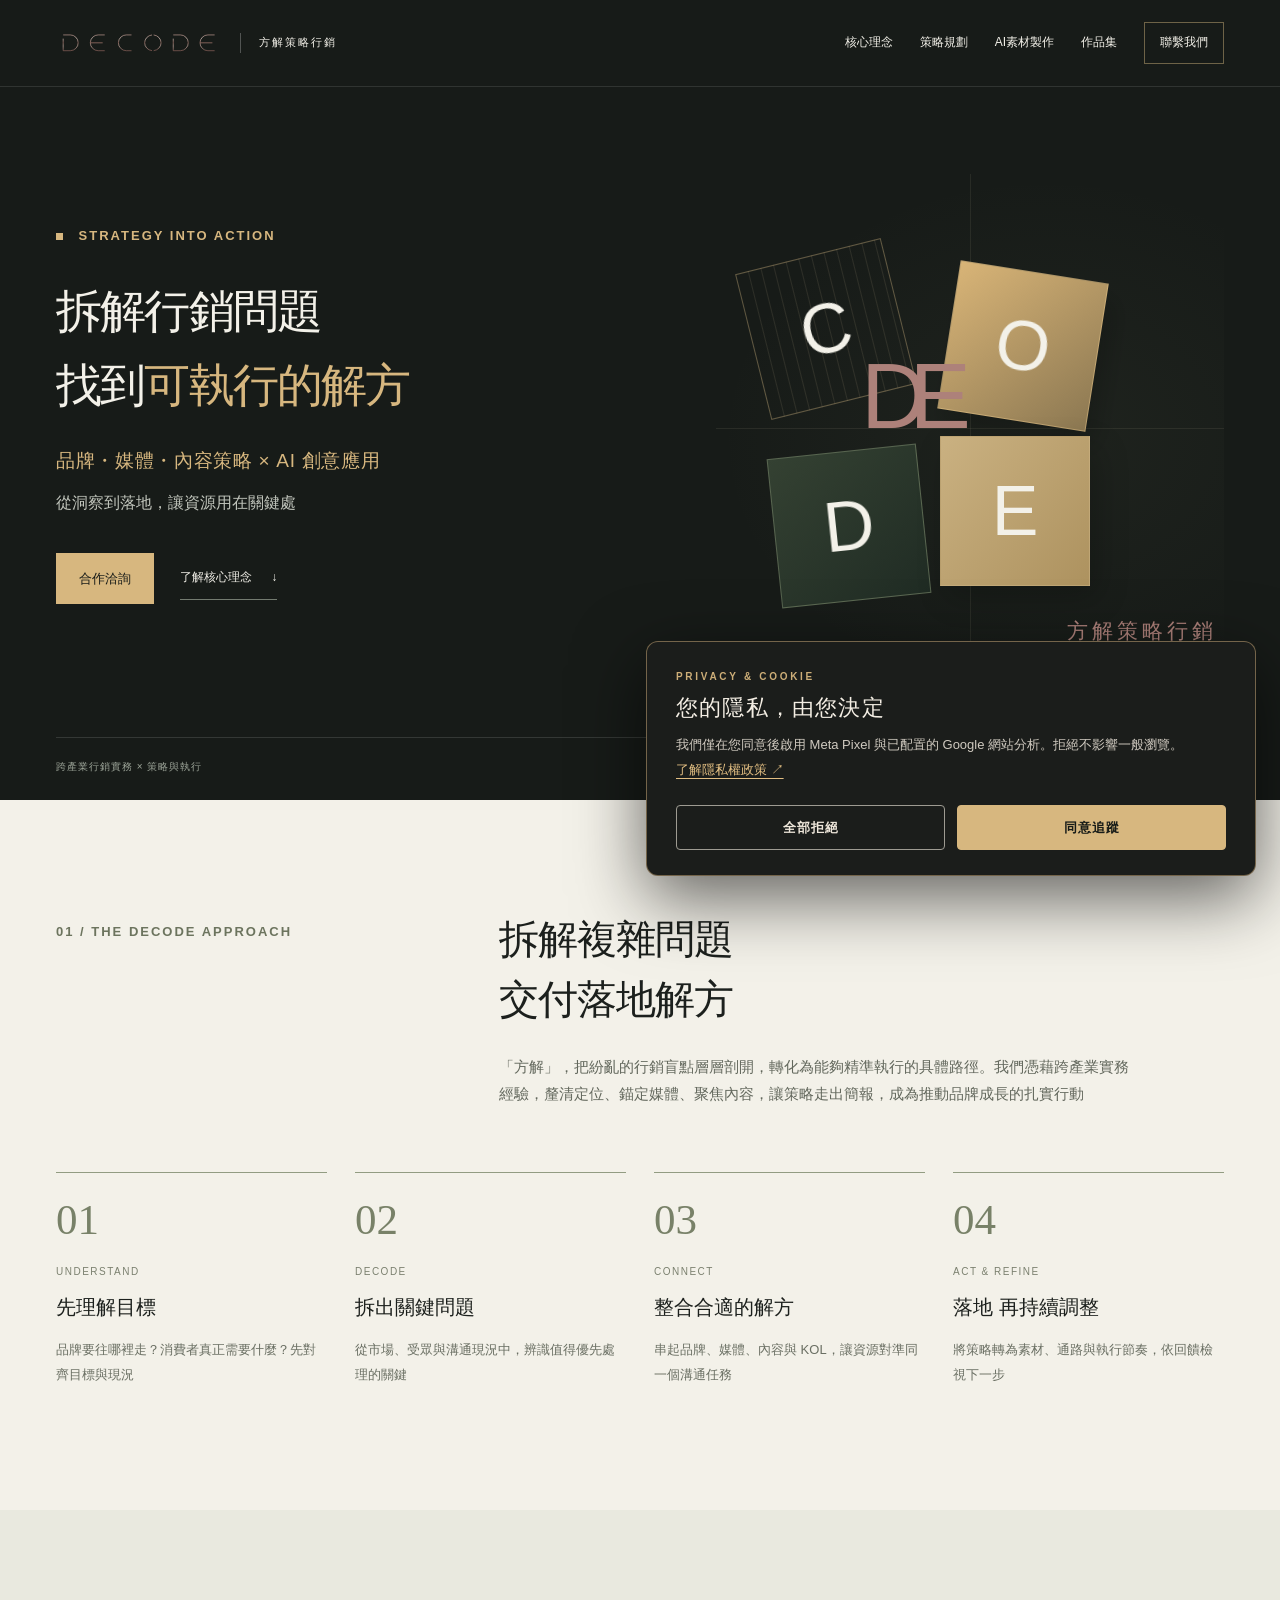
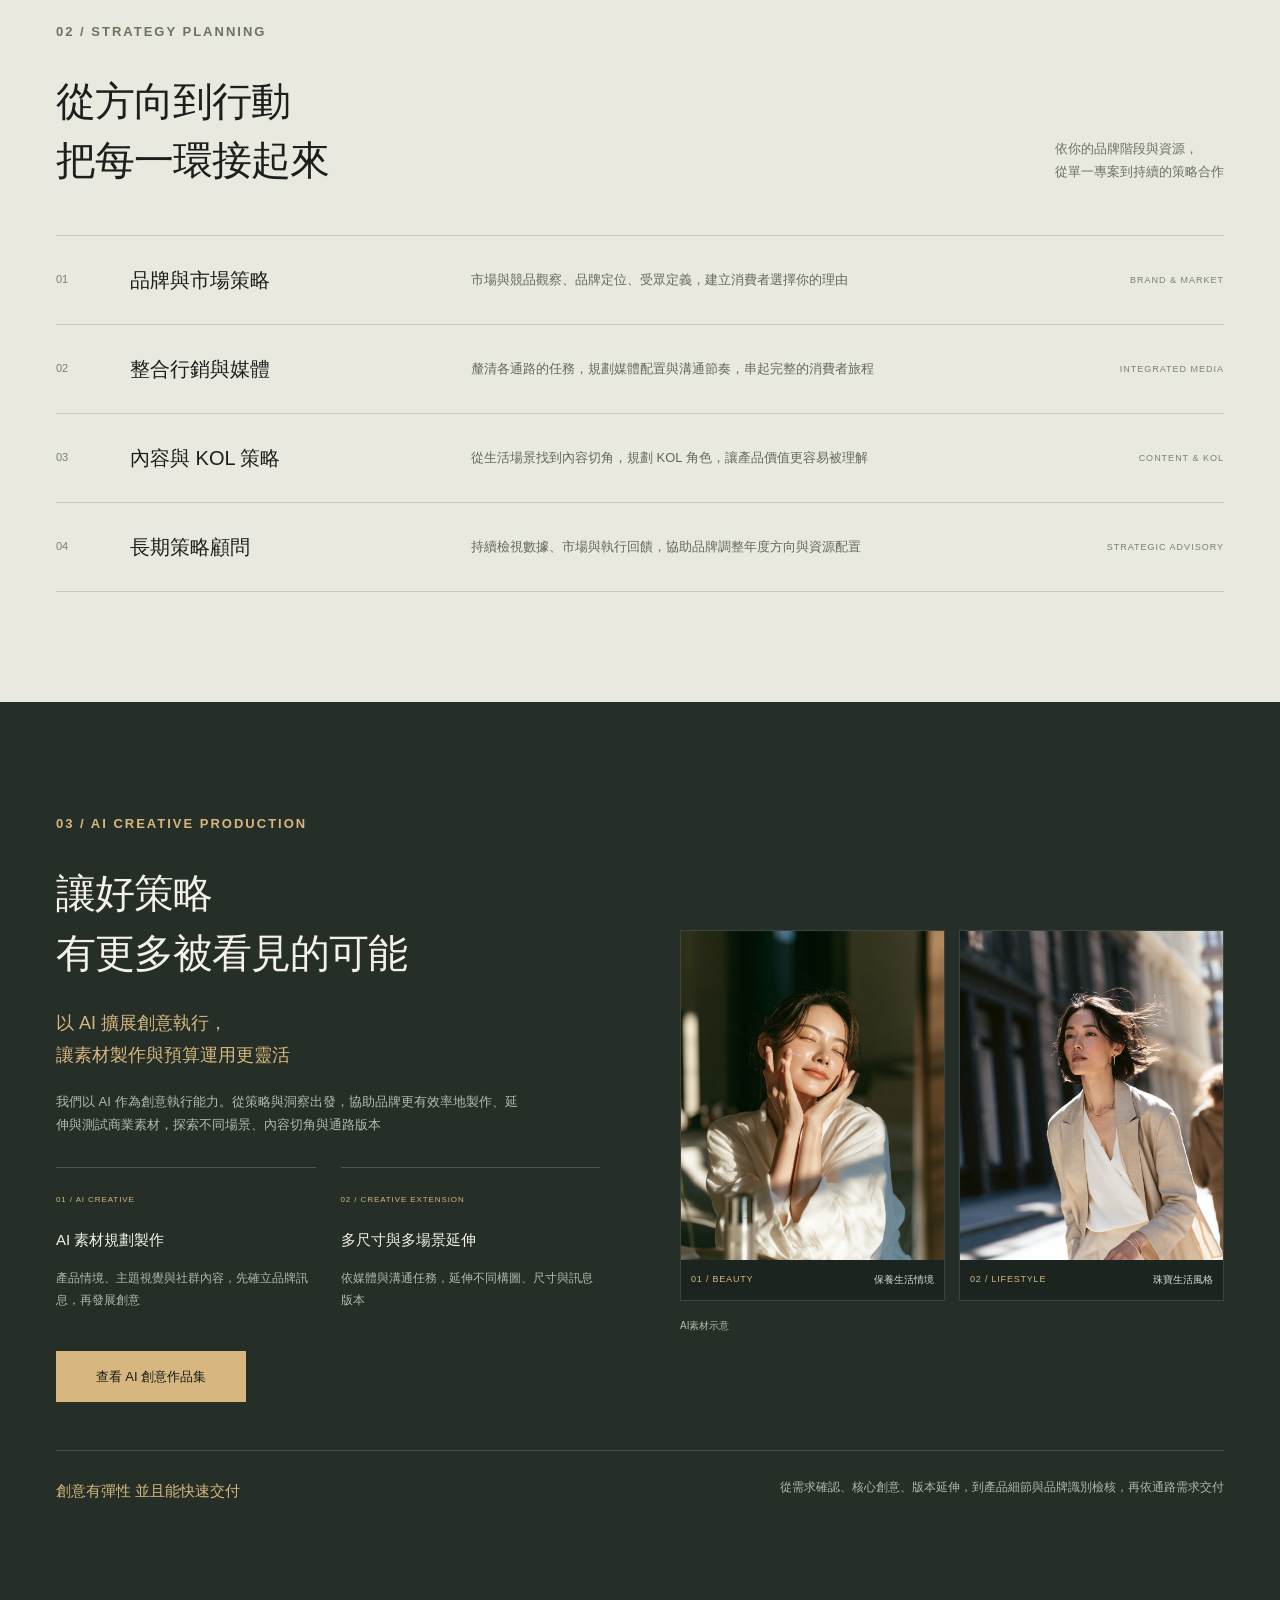
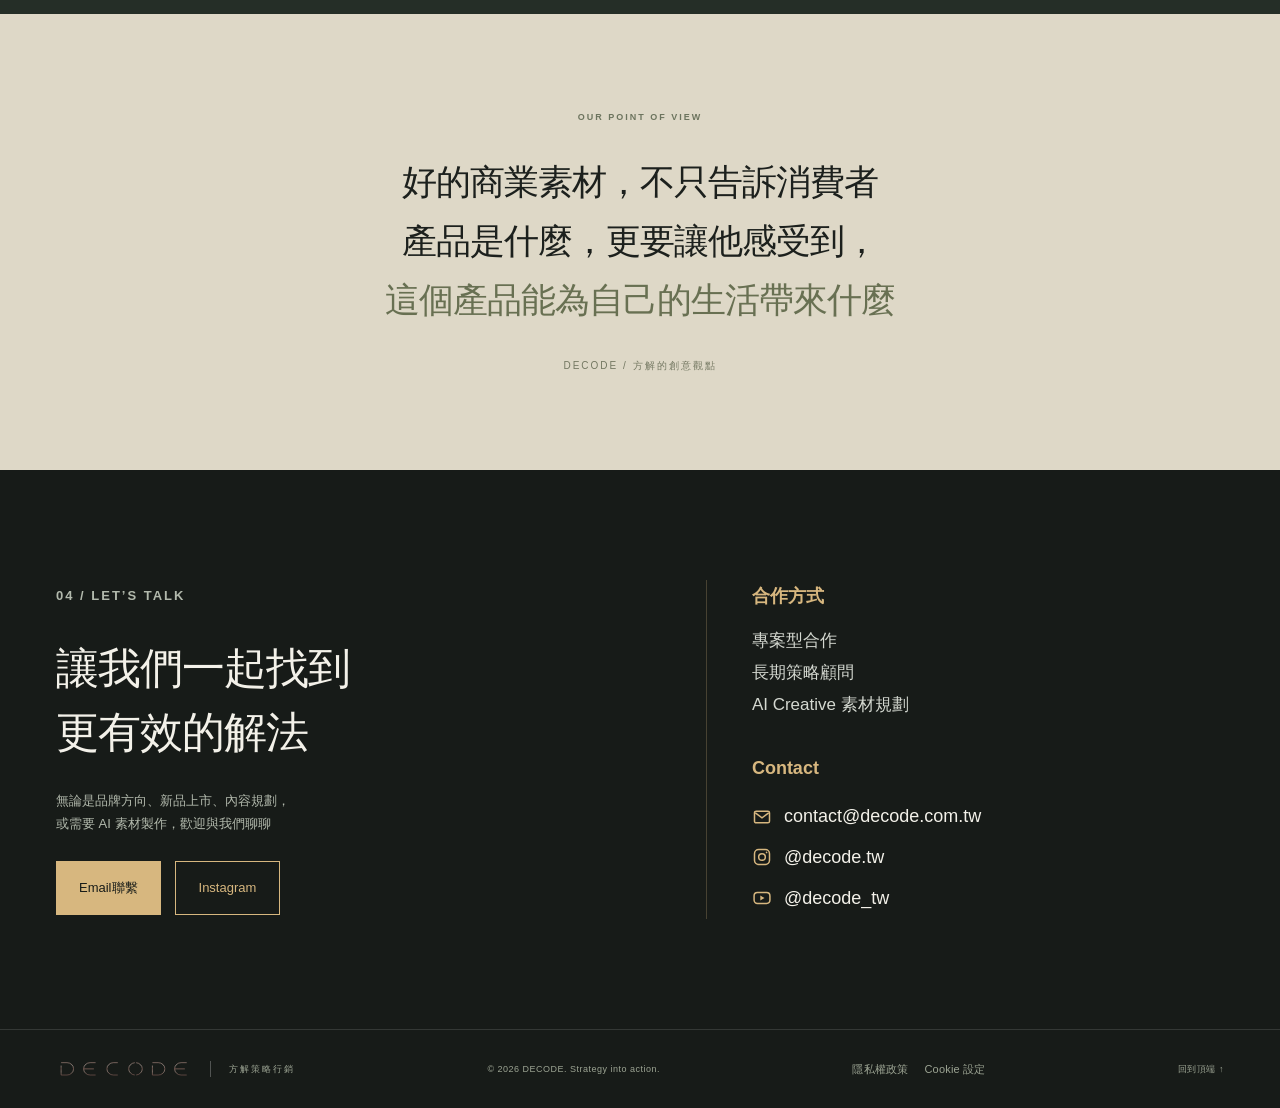
==== commit 10a81090: "Add DECODE YouTube contact link in footer" ====
--- a/index.html
+++ b/index.html
@@ -2,8 +2,7 @@
 <html lang="zh-Hant">
 <head>
 <meta charset="utf-8">
-<meta name="facebook-domain-verification" content="5xmyfch6rvozuyq1wml3sm2f3p6ltn" />
-<meta name="viewport" content="width=device-width,initial-scale=1">
+<meta name="facebook-domain-verification" content="5xmyfch6rvozuyq1wml3sm2f3p6ltn" /><meta name="viewport" content="width=device-width,initial-scale=1">
 <meta name="description" content="DECODE 方解策略行銷，從品牌目標與消費者需求出發，結合跨產業行銷實務，讓策略真正落地。">
 <title>DECODE 方解策略行銷｜策略規劃 × AI 創意應用</title>
 <link rel="icon" href="data:image/svg+xml,%3Csvg xmlns='http://www.w3.org/2000/svg' viewBox='0 0 32 32'%3E%3Cpath fill='%231b1d1b' d='M0 0h32v32H0z'/%3E%3Cpath fill='none' stroke='%23ccac76' stroke-width='3' d='M8 8h16v16H8zM16 8v16M8 16h16'/%3E%3C/svg%3E">
@@ -20,9 +19,9 @@
 <section class="services section" id="services"><div class="wrap"><div class="service-heading"><div><p class="eyebrow dark-eyebrow">02 / STRATEGY PLANNING</p><h2>從方向到行動<br>把每一環接起來</h2></div><p>依你的品牌階段與資源，<br>從單一專案到持續的策略合作</p></div><div class="service-list"><article><span class="service-number">01</span><h3>品牌與市場策略</h3><p>市場與競品觀察、品牌定位、受眾定義，建立消費者選擇你的理由</p><span class="service-en">BRAND & MARKET</span></article><article><span class="service-number">02</span><h3>整合行銷與媒體</h3><p>釐清各通路的任務，規劃媒體配置與溝通節奏，串起完整的消費者旅程</p><span class="service-en">INTEGRATED MEDIA</span></article><article><span class="service-number">03</span><h3>內容與 KOL 策略</h3><p>從生活場景找到內容切角，規劃 KOL 角色，讓產品價值更容易被理解</p><span class="service-en">CONTENT & KOL</span></article><article><span class="service-number">04</span><h3>長期策略顧問</h3><p>持續檢視數據、市場與執行回饋，協助品牌調整年度方向與資源配置</p><span class="service-en">STRATEGIC ADVISORY</span></article></div></div></section>
 <section class="ai section" id="ai"><div class="wrap"><div class="ai-heading"><p class="eyebrow">03 / AI CREATIVE PRODUCTION</p></div><div class="ai-grid"><div><h2>讓好策略<br>有更多被看見的可能</h2><p class="ai-lead">以 AI 擴展創意執行，<br>讓素材製作與預算運用更靈活</p><p class="muted">我們以 AI 作為創意執行能力。從策略與洞察出發，協助品牌更有效率地製作、延伸與測試商業素材，探索不同場景、內容切角與通路版本</p><div class="ai-capabilities"><div><span>01 / AI CREATIVE</span><h3>AI 素材規劃製作</h3><p>產品情境、主題視覺與社群內容，先確立品牌訊息，再發展創意</p></div><div><span>02 / CREATIVE EXTENSION</span><h3>多尺寸與多場景延伸</h3><p>依媒體與溝通任務，延伸不同構圖、尺寸與訊息版本</p></div></div><div class="ai-portfolio-link"><a class="button gold-button" href="/cases/">查看 AI 創意作品集</a></div></div><div class="ai-gallery" aria-label="AI 素材配圖"><figure><div class="ai-image-frame"><img src="assets/ai-skincare-lifestyle.png" alt="女性在日光中使用保養品的生活情境素材示意" loading="lazy"></div><figcaption><span>01 / BEAUTY</span><span>保養生活情境</span></figcaption></figure><figure><div class="ai-image-frame"><img src="assets/ai-jewelry.png" alt="街頭風格珠寶配戴的商業素材示意" loading="lazy"></div><figcaption><span>02 / LIFESTYLE</span><span>珠寶生活風格</span></figcaption></figure><p class="gallery-note">AI素材示意</p></div></div><div class="ai-review"><span>創意有彈性 並且能快速交付</span><p>從需求確認、核心創意、版本延伸，到產品細節與品牌識別檢核，再依通路需求交付</p></div></div></section>
 <section class="quote-section"><div class="wrap"><p class="eyebrow dark-eyebrow">OUR POINT OF VIEW</p><blockquote>好的商業素材，不只告訴消費者<br class="desktop-break">產品是什麼，更要讓他感受到，<br class="desktop-break"><span>這個產品能為自己的生活帶來什麼</span></blockquote><span class="quote-signature">DECODE / 方解的創意觀點</span></div></section>
-<section class="contact section" id="contact"><div class="wrap contact-grid"><div><p class="eyebrow">04 / LET’S TALK</p><h2>讓我們一起找到<br>更有效的解法</h2><p>無論是品牌方向、新品上市、內容規劃，<br>或需要 AI 素材製作，歡迎與我們聊聊</p><div class="contact-actions"><a class="button gold-button" href="mailto:contact@decode.com.tw">Email聯繫</a><a class="button outline-button" href="https://www.instagram.com/decode.tw/" target="_blank" rel="noopener noreferrer">Instagram</a></div></div><div class="contact-details"><div class="contact-group"><h3>合作方式</h3><ul><li>專案型合作</li><li>長期策略顧問</li><li>AI Creative 素材規劃</li></ul></div><div class="contact-group"><h3>Contact</h3><a class="contact-info-link" href="mailto:contact@decode.com.tw"><svg viewBox="0 0 24 24" fill="none" stroke="currentColor" stroke-width="1.8" aria-hidden="true"><rect x="3" y="5" width="18" height="14" rx="2"/><path d="m4 7 8 6 8-6"/></svg><span>contact@decode.com.tw</span></a><a class="contact-info-link" href="https://www.instagram.com/decode.tw/" target="_blank" rel="noopener noreferrer"><svg viewBox="0 0 24 24" fill="none" stroke="currentColor" stroke-width="1.8" aria-hidden="true"><rect x="3" y="3" width="18" height="18" rx="5"/><circle cx="12" cy="12" r="4"/><circle cx="17.5" cy="6.5" r="1" fill="currentColor" stroke="none"/></svg><span>@decode.tw</span></a></div></div></div></section>
+<section class="contact section" id="contact"><div class="wrap contact-grid"><div><p class="eyebrow">04 / LET’S TALK</p><h2>讓我們一起找到<br>更有效的解法</h2><p>無論是品牌方向、新品上市、內容規劃，<br>或需要 AI 素材製作，歡迎與我們聊聊</p><div class="contact-actions"><a class="button gold-button" href="mailto:contact@decode.com.tw">Email聯繫</a><a class="button outline-button" href="https://www.instagram.com/decode.tw/" target="_blank" rel="noopener noreferrer">Instagram</a></div></div><div class="contact-details"><div class="contact-group"><h3>合作方式</h3><ul><li>專案型合作</li><li>長期策略顧問</li><li>AI Creative 素材規劃</li></ul></div><div class="contact-group"><h3>Contact</h3><a class="contact-info-link" href="mailto:contact@decode.com.tw"><svg viewBox="0 0 24 24" fill="none" stroke="currentColor" stroke-width="1.8" aria-hidden="true"><rect x="3" y="5" width="18" height="14" rx="2"/><path d="m4 7 8 6 8-6"/></svg><span>contact@decode.com.tw</span></a><a class="contact-info-link" href="https://www.instagram.com/decode.tw/" target="_blank" rel="noopener noreferrer"><svg viewBox="0 0 24 24" fill="none" stroke="currentColor" stroke-width="1.8" aria-hidden="true"><rect x="3" y="3" width="18" height="18" rx="5"/><circle cx="12" cy="12" r="4"/><circle cx="17.5" cy="6.5" r="1" fill="currentColor" stroke="none"/></svg><span>@decode.tw</span></a><a class="contact-info-link" href="https://www.youtube.com/@decode_tw" target="_blank" rel="noopener noreferrer" aria-label="DECODE YouTube 頻道"><svg viewBox="0 0 24 24" fill="none" stroke="currentColor" stroke-width="1.8" aria-hidden="true"><rect x="2.5" y="5.5" width="19" height="13" rx="4"/><path d="m10 9 5 3-5 3z" fill="currentColor" stroke="none"/></svg><span>@decode_tw</span></a></div></div></div></section>
 </main><footer><div class="wrap footer-inner"><a class="brand" href="#top"><img class="brand-logo" src="assets/decode-rose-gold.svg" alt="DECODE"><span class="brand-zh">方解策略行銷</span></a><span>© 2026 DECODE. Strategy into action.</span><div class="footer-privacy-links"><a href="privacy.html">隱私權政策</a><button type="button" data-cookie-settings>Cookie 設定</button></div><a href="#top">回到頂端 ↑</a></div></footer>
-<script src="script.js?v=20261010c"></script>
+<script src="script.js?v=20261010b"></script>
 <aside class="decode-consent" id="decode-consent-banner" role="region" aria-labelledby="decode-consent-title" hidden>
   <div class="decode-consent-copy">
     <div class="decode-consent-kicker">PRIVACY &amp; COOKIE</div>
--- a/style.css
+++ b/style.css
@@ -4,7 +4,7 @@
 @media(max-width:800px){html{scroll-padding-top:85px}.wrap{width:calc(100% - 40px)}.nav-inner{height:72px}.wordmark{font-size:25px}.menu-button{display:flex;align-items:center;gap:18px;color:var(--paper);background:none;border:1px solid #77806a;padding:6px 12px;font-size:12px}.menu-button span{font-size:18px}nav{display:none;position:absolute;left:0;right:0;top:72px;padding:18px 24px 24px;background:var(--dark);border-bottom:1px solid #6b765c;flex-direction:column;align-items:stretch;gap:0}nav.open{display:flex}nav a{padding:12px;font-size:14px}.nav-contact{margin-top:10px;display:flex;justify-content:space-between}.hero-grid{grid-template-columns:1fr;gap:0;padding-top:54px;padding-bottom:0;min-height:auto}.hero h1{font-size:clamp(30px,5.8vw,44px);letter-spacing:-1.2px}.hero-description{font-size:15px}.hero-footnote{margin-top:32px}.decode-art{margin:15px auto 25px;width:410px;max-width:100%;height:465px;transform:scale(.9);transform-origin:center}.hero-bottom{font-size:9px;gap:15px}.hero-bottom a{white-space:nowrap}.hero-bottom a span{margin-left:12px}.section{padding:70px 0}.section-heading{grid-template-columns:1fr;gap:0}.section-heading .eyebrow{padding:0}h2{font-size:32px}.steps{grid-template-columns:1fr 1fr;gap:32px 24px;margin-top:38px}.service-heading{display:block;margin-bottom:32px}.service-heading>p{margin-top:22px}.service-list article{grid-template-columns:28px 1fr;gap:10px 16px;padding:23px 0}.service-list p{grid-column:2}.service-list h3{font-size:19px}.service-bridge{align-items:flex-start}.service-bridge>span:first-child{max-width:75%}.new-tag{display:block;width:max-content;margin-bottom:10px}.service-bridge>span:last-child{white-space:nowrap;font-size:10px}.ai-heading{gap:15px}.ai-heading .eyebrow{max-width:65%;line-height:1.7}.outline-tag{white-space:nowrap;font-size:9px;padding:4px 9px}.ai-grid{grid-template-columns:1fr;gap:30px}.ai h2{font-size:32px}.format-diagram{max-width:480px;width:100%;margin:auto}.ai-review{display:block;margin-top:35px}.ai-review p{margin-top:14px}.quote-section{padding:65px 0}blockquote{font-size:25px}.desktop-break{display:none}.quote-section .wrap{max-width:590px}.case-body{padding:0 0 25px 43px;gap:20px;grid-template-columns:1fr}summary{gap:18px;padding:24px 0}summary h3{font-size:18px}.case-category{font-size:9px}.case-toggle{font-size:22px}.contact-grid{grid-template-columns:1fr;gap:45px}.contact h2{font-size:34px}.contact-details{border-left:0;padding-left:0;border-top:1px solid #ffffff25;padding-top:30px}.email{font-size:20px}.footer-inner{flex-wrap:wrap;gap:20px}.footer-inner>span{order:3;width:100%}.footer-inner .brand-zh{display:block}.eyebrow{font-size:9px;letter-spacing:1.5px}}
 @media(max-width:400px){.wrap{width:calc(100% - 36px)}.hero h1{font-size:29px;letter-spacing:-1.3px}.actions{gap:17px}.button{font-size:12px;padding:13px 15px;gap:20px}.text-link{font-size:11px}.decode-art{height:415px;transform:scale(.78);margin-top:-5px;margin-bottom:-25px;transform-origin:left center;width:410px;max-width:none}.steps h3{font-size:18px}.steps p:not(.small-label){font-size:12px}.step-output{font-size:9px}.format-diagram{padding:20px 18px 15px}.format-master strong{font-size:20px}.format span{font-size:7px}.ai-capabilities{gap:17px}.ai-capabilities h3{font-size:14px}.preview-bar{font-size:8px}.preview-bar span{font-size:9px;margin-left:10px}}
 /* Supplied brand artwork and temporary AI imagery */
-.brand-logo{display:block;width:166px;height:auto;max-height:42px;object-fit:contain}.footer-inner .brand-logo{width:136px}.ai-gallery{display:grid;grid-template-columns:1fr 1fr;gap:14px;align-content:center}.ai-gallery figure{margin:0;min-width:0;background:#1b241e;border:1px solid #ffffff24;overflow:hidden}.ai-gallery img{display:block;width:100%;aspect-ratio:4/5;object-fit:cover}.ai-gallery figcaption{display:flex;justify-content:space-between;gap:8px;padding:11px 10px;color:#d8ddcf;font-size:10px}.ai-gallery figcaption span:first-child{color:var(--gold);font-size:9px;letter-spacing:.8px}.gallery-note{grid-column:1/-1;font-size:10px;color:#b4c0ad;margin:2px 0 0}
+.brand-logo{display:block;width:166px;height:auto;max-height:42px;object-fit:contain}.footer-inner .brand-logo{width:136px}.ai-gallery{display:grid;grid-template-columns:1fr 1fr;gap:14px;align-content:center}.ai-gallery figure{margin:0;min-width:0;background:#1b241e;border:1px solid #ffffff24;overflow:hidden}.ai-gallery .ai-image-frame{overflow:hidden}.ai-gallery img{display:block;width:100%;aspect-ratio:4/5;object-fit:cover;transition:transform .45s ease}.ai-gallery figure:hover img{transform:scale(1.04)}.ai-gallery figcaption{display:flex;justify-content:space-between;gap:8px;padding:11px 10px;color:#d8ddcf;font-size:10px}.ai-gallery figcaption span:first-child{color:var(--gold);font-size:9px;letter-spacing:.8px}.gallery-note{grid-column:1/-1;font-size:10px;color:#b4c0ad;margin:2px 0 0}
 @media(max-width:800px){.brand-logo{width:155px}.footer-inner .brand-logo{width:130px}.ai-gallery{max-width:600px;width:100%;margin:auto}}
 @media(max-width:400px){.brand-logo{width:146px}.ai-gallery{gap:9px}.ai-gallery figcaption{display:block;font-size:9px;padding:8px}.ai-gallery figcaption span{display:block}.ai-gallery figcaption span:first-child{font-size:8px}.gallery-note{font-size:9px}}
 .extension-diagram{max-width:620px;margin:55px auto 0}.extension-diagram .format-master{width:78%}.extension-diagram .formats{max-width:470px;margin:auto}.extension-diagram .square{width:26%}.extension-diagram .portrait{width:22%}.extension-diagram .landscape{width:36%}
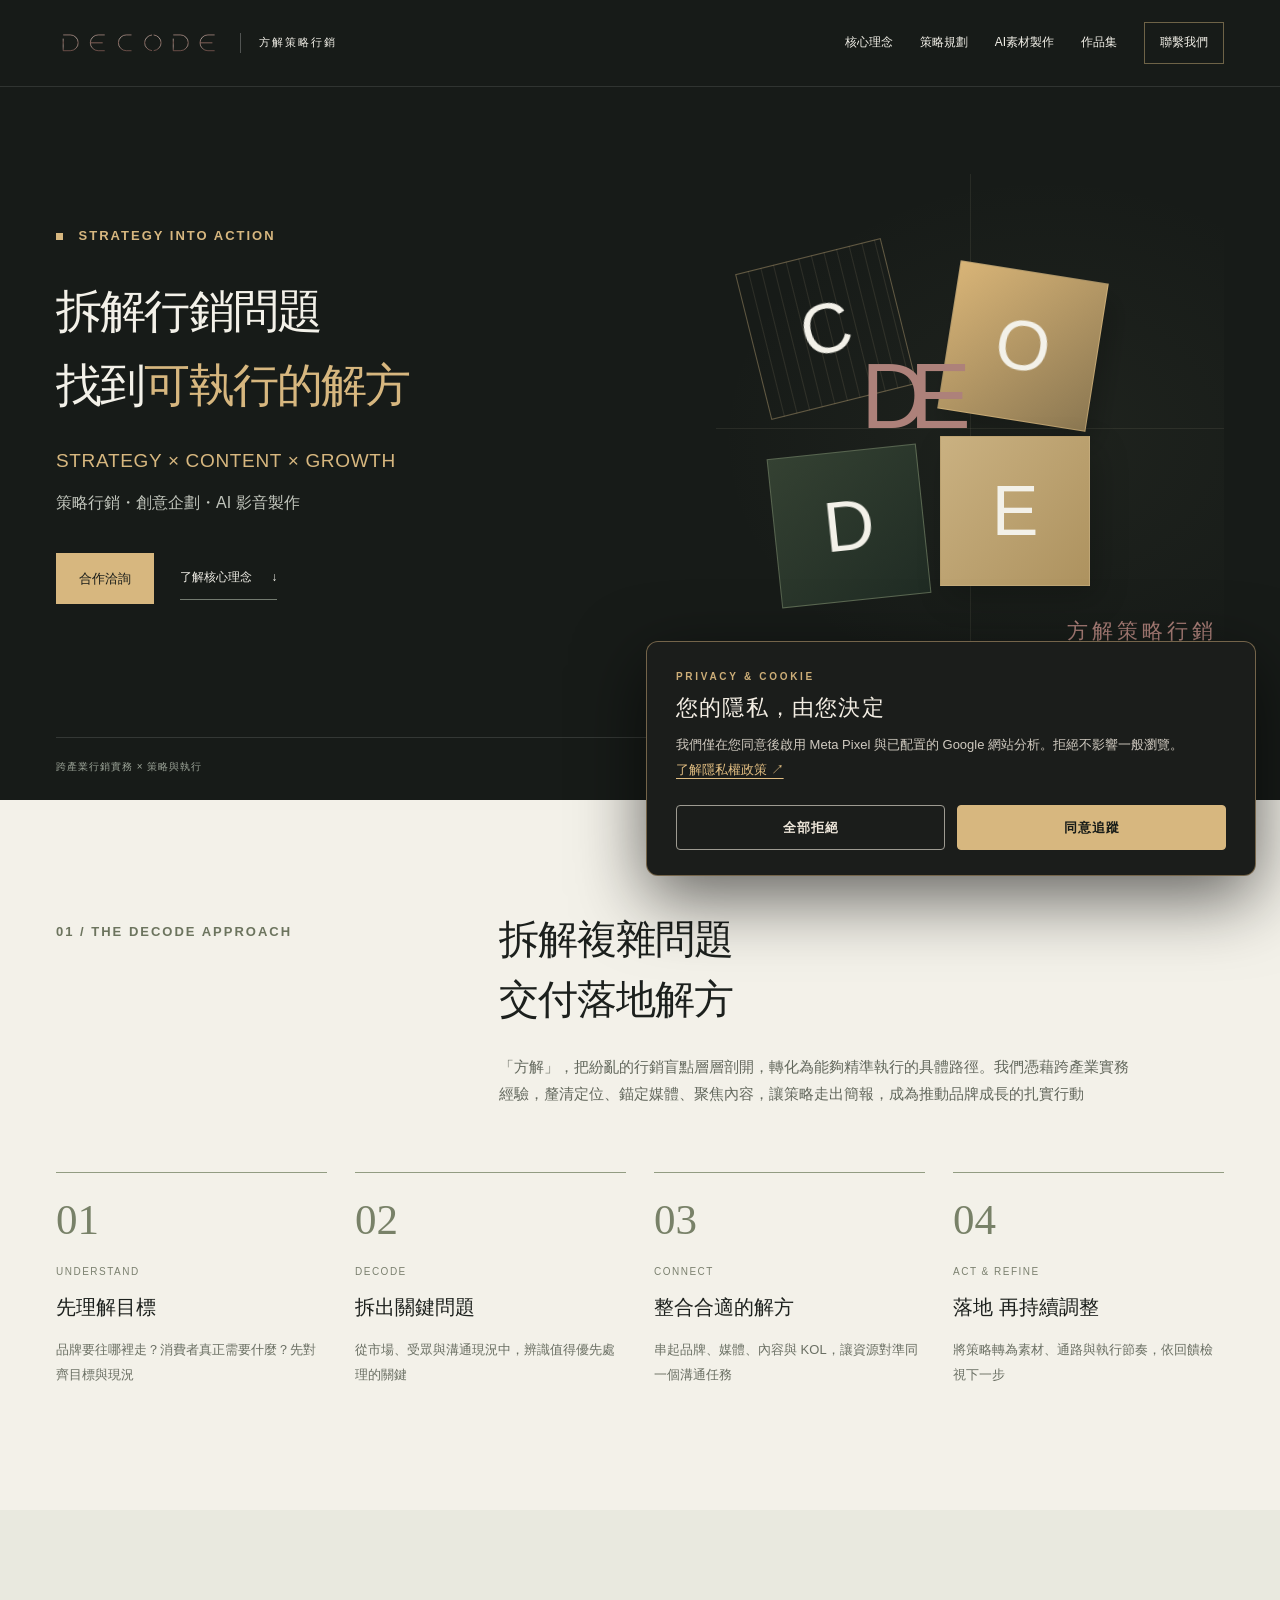
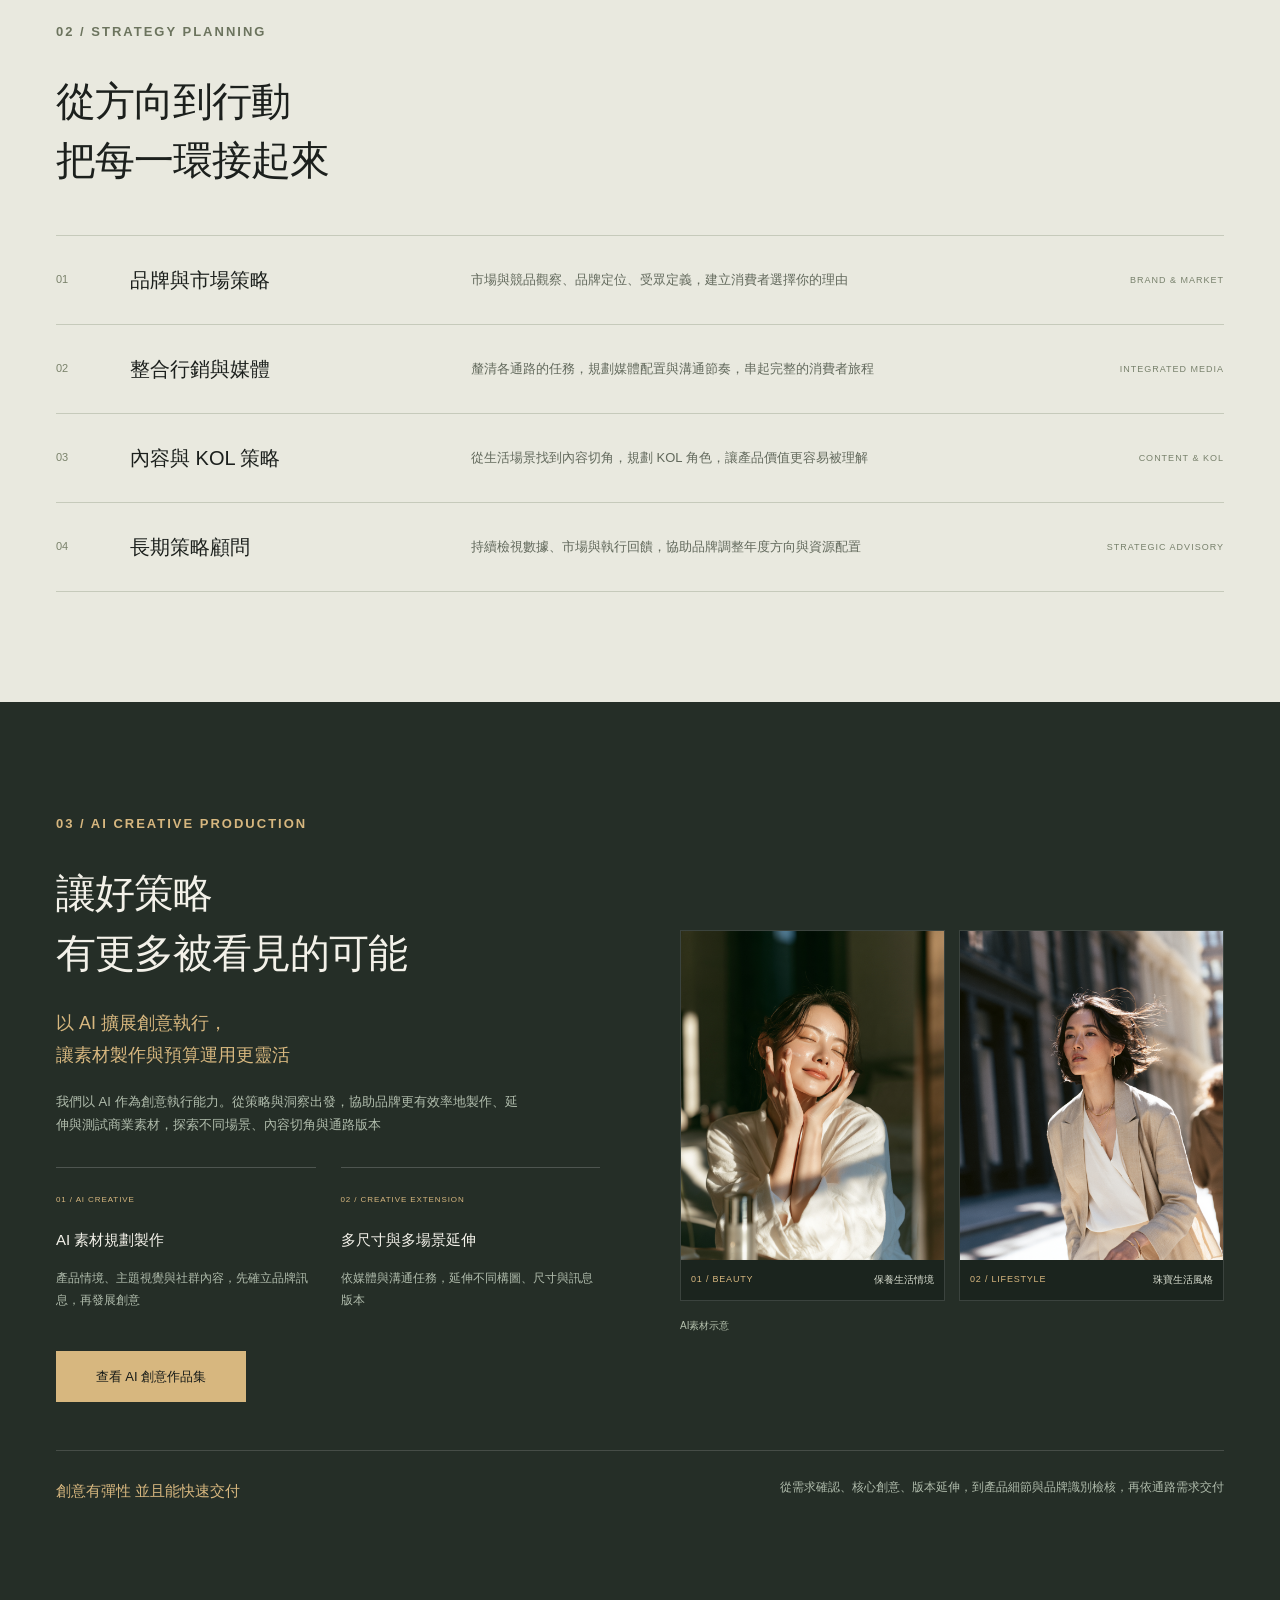
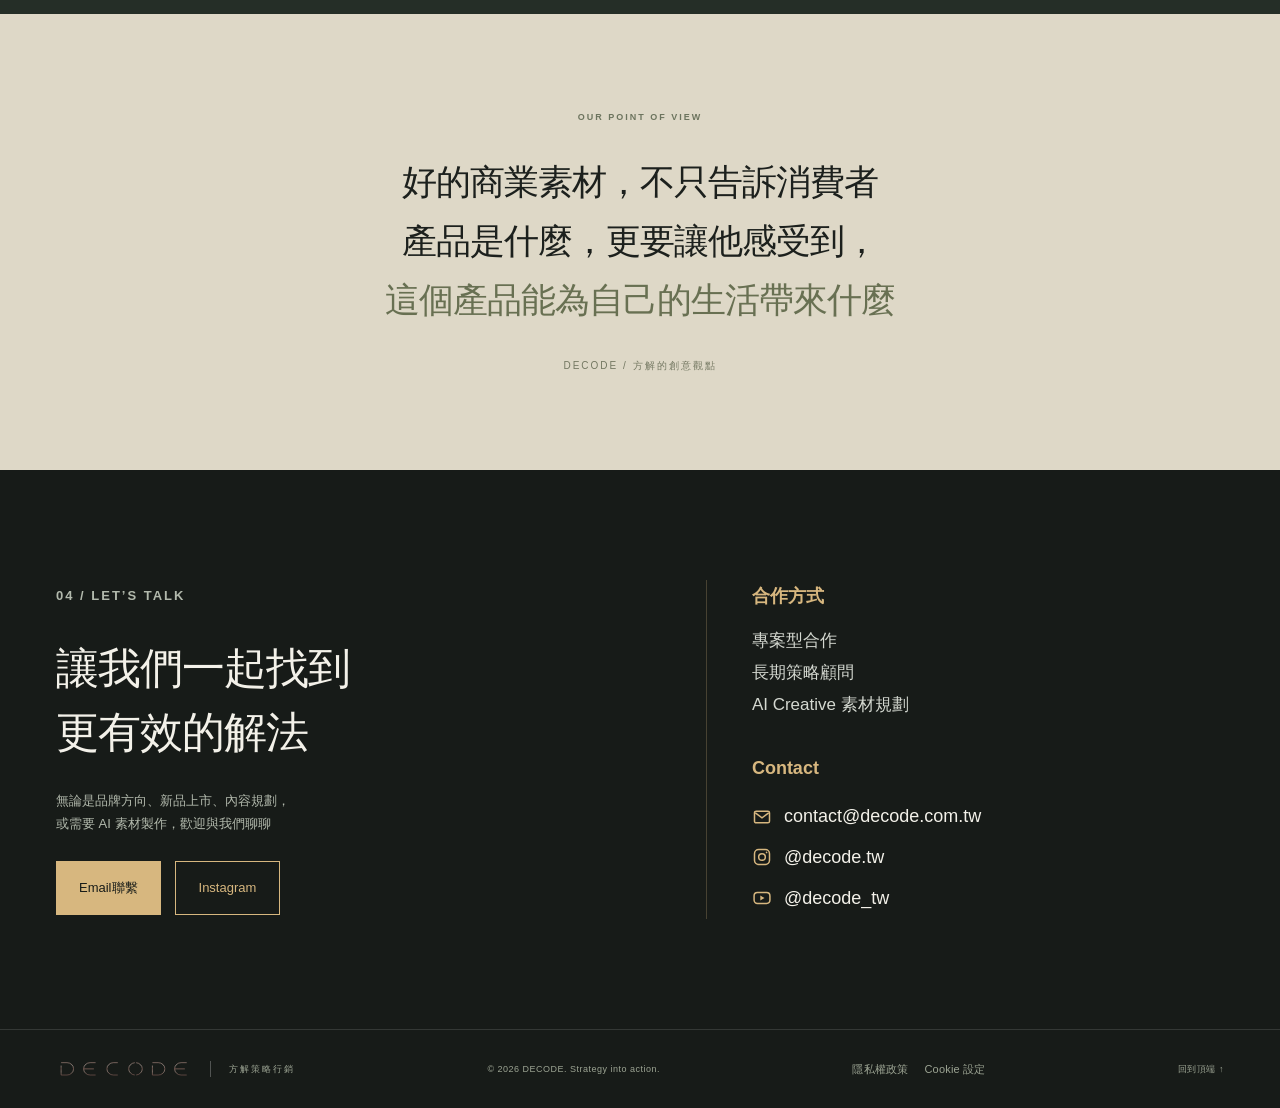
==== commit b078758a: "Update DECODE homepage positioning and remove strategy services subtitle" ====
--- a/index.html
+++ b/index.html
@@ -2,26 +2,27 @@
 <html lang="zh-Hant">
 <head>
 <meta charset="utf-8">
-<meta name="facebook-domain-verification" content="5xmyfch6rvozuyq1wml3sm2f3p6ltn" /><meta name="viewport" content="width=device-width,initial-scale=1">
+<meta name="facebook-domain-verification" content="5xmyfch6rvozuyq1wml3sm2f3p6ltn" />
+<meta name="viewport" content="width=device-width,initial-scale=1">
 <meta name="description" content="DECODE 方解策略行銷，從品牌目標與消費者需求出發，結合跨產業行銷實務，讓策略真正落地。">
 <title>DECODE 方解策略行銷｜策略規劃 × AI 創意應用</title>
 <link rel="icon" href="data:image/svg+xml,%3Csvg xmlns='http://www.w3.org/2000/svg' viewBox='0 0 32 32'%3E%3Cpath fill='%231b1d1b' d='M0 0h32v32H0z'/%3E%3Cpath fill='none' stroke='%23ccac76' stroke-width='3' d='M8 8h16v16H8zM16 8v16M8 16h16'/%3E%3C/svg%3E">
 <link rel="stylesheet" href="style.css?v=20261024-privacy1">
-<script defer src="consent.js?v=20261024-gtm-w5d87hlc1"></script>
+<script defer src="consent.js?v=20261108-meta-official"></script>
 </head>
 <body>
 <a class="skip" href="#main">跳至主要內容</a>
 
 <header class="site-header"><div class="wrap nav-inner"><a class="brand" href="#top" aria-label="DECODE 方解策略行銷首頁"><img class="brand-logo" src="assets/decode-rose-gold.svg" alt="DECODE"><span class="brand-zh">方解策略行銷</span></a><button class="menu-button" aria-expanded="false" aria-controls="navigation">選單 <span>＋</span></button><nav id="navigation" aria-label="主要導覽"><a href="#approach">核心理念</a><a href="#services">策略規劃</a><a href="#ai">AI素材製作</a><a href="/cases/">作品集</a><a class="nav-contact" href="#contact">聯繫我們</a></nav></div></header>
 <main id="main">
-<section class="hero" id="top"><div class="wrap hero-grid"><div class="hero-copy"><p class="eyebrow"><span class="tiny-square"></span> STRATEGY INTO ACTION</p><h1>拆解行銷問題<br>找到<span class="gold">可執行的解方</span></h1><p class="hero-position">品牌・媒體・內容策略 × AI 創意應用</p><p class="hero-description">從洞察到落地，讓資源用在關鍵處</p><div class="actions"><a class="button gold-button" href="#contact">合作洽詢</a><a class="text-link" href="#approach">了解核心理念 <span>↓</span></a></div></div><div class="decode-art" role="img" aria-label="分散的 C O D E 方塊逐步組合成完整方形，象徵拆解問題與整合解方"><div class="art-axis axis-x"></div><div class="art-axis axis-y"></div><div class="block block-one"><span class="block-letter">C</span></div><div class="block block-two"><span class="block-letter">O</span></div><div class="block block-three"><span class="block-letter">D</span></div><div class="block block-four"><span class="block-letter">E</span></div><div class="art-monogram" aria-hidden="true"><span>D</span><span>E</span></div><span class="art-brand">方解策略行銷</span></div></div><div class="wrap hero-bottom"><span>跨產業行銷實務 × 策略與執行</span><a href="#approach">向下探索 <span>↓</span></a></div></section>
+<section class="hero" id="top"><div class="wrap hero-grid"><div class="hero-copy"><p class="eyebrow"><span class="tiny-square"></span> STRATEGY INTO ACTION</p><h1>拆解行銷問題<br>找到<span class="gold">可執行的解方</span></h1><p class="hero-position">STRATEGY × CONTENT × GROWTH</p><p class="hero-description">策略行銷・創意企劃・AI 影音製作</p><div class="actions"><a class="button gold-button" href="#contact">合作洽詢</a><a class="text-link" href="#approach">了解核心理念 <span>↓</span></a></div></div><div class="decode-art" role="img" aria-label="分散的 C O D E 方塊逐步組合成完整方形，象徵拆解問題與整合解方"><div class="art-axis axis-x"></div><div class="art-axis axis-y"></div><div class="block block-one"><span class="block-letter">C</span></div><div class="block block-two"><span class="block-letter">O</span></div><div class="block block-three"><span class="block-letter">D</span></div><div class="block block-four"><span class="block-letter">E</span></div><div class="art-monogram" aria-hidden="true"><span>D</span><span>E</span></div><span class="art-brand">方解策略行銷</span></div></div><div class="wrap hero-bottom"><span>跨產業行銷實務 × 策略與執行</span><a href="#approach">向下探索 <span>↓</span></a></div></section>
 <section class="approach section" id="approach"><div class="wrap"><div class="section-heading"><p class="eyebrow dark-eyebrow">01 / THE DECODE APPROACH</p><div><h2>拆解複雜問題<br>交付落地解方</h2><p class="section-intro">「方解」，把紛亂的行銷盲點層層剖開，轉化為能夠精準執行的具體路徑。我們憑藉跨產業實務經驗，釐清定位、錨定媒體、聚焦內容，讓策略走出簡報，成為推動品牌成長的扎實行動</p></div></div><div class="steps"><article><span class="step-number">01</span><p class="small-label">UNDERSTAND</p><h3>先理解目標</h3><p>品牌要往哪裡走？消費者真正需要什麼？先對齊目標與現況</p></article><article><span class="step-number">02</span><p class="small-label">DECODE</p><h3>拆出關鍵問題</h3><p>從市場、受眾與溝通現況中，辨識值得優先處理的關鍵</p></article><article><span class="step-number">03</span><p class="small-label">CONNECT</p><h3>整合合適的解方</h3><p>串起品牌、媒體、內容與 KOL，讓資源對準同一個溝通任務</p></article><article><span class="step-number">04</span><p class="small-label">ACT & REFINE</p><h3>落地 再持續調整</h3><p>將策略轉為素材、通路與執行節奏，依回饋檢視下一步</p></article></div></div></section>
-<section class="services section" id="services"><div class="wrap"><div class="service-heading"><div><p class="eyebrow dark-eyebrow">02 / STRATEGY PLANNING</p><h2>從方向到行動<br>把每一環接起來</h2></div><p>依你的品牌階段與資源，<br>從單一專案到持續的策略合作</p></div><div class="service-list"><article><span class="service-number">01</span><h3>品牌與市場策略</h3><p>市場與競品觀察、品牌定位、受眾定義，建立消費者選擇你的理由</p><span class="service-en">BRAND & MARKET</span></article><article><span class="service-number">02</span><h3>整合行銷與媒體</h3><p>釐清各通路的任務，規劃媒體配置與溝通節奏，串起完整的消費者旅程</p><span class="service-en">INTEGRATED MEDIA</span></article><article><span class="service-number">03</span><h3>內容與 KOL 策略</h3><p>從生活場景找到內容切角，規劃 KOL 角色，讓產品價值更容易被理解</p><span class="service-en">CONTENT & KOL</span></article><article><span class="service-number">04</span><h3>長期策略顧問</h3><p>持續檢視數據、市場與執行回饋，協助品牌調整年度方向與資源配置</p><span class="service-en">STRATEGIC ADVISORY</span></article></div></div></section>
+<section class="services section" id="services"><div class="wrap"><div class="service-heading"><div><p class="eyebrow dark-eyebrow">02 / STRATEGY PLANNING</p><h2>從方向到行動<br>把每一環接起來</h2></div></div><div class="service-list"><article><span class="service-number">01</span><h3>品牌與市場策略</h3><p>市場與競品觀察、品牌定位、受眾定義，建立消費者選擇你的理由</p><span class="service-en">BRAND & MARKET</span></article><article><span class="service-number">02</span><h3>整合行銷與媒體</h3><p>釐清各通路的任務，規劃媒體配置與溝通節奏，串起完整的消費者旅程</p><span class="service-en">INTEGRATED MEDIA</span></article><article><span class="service-number">03</span><h3>內容與 KOL 策略</h3><p>從生活場景找到內容切角，規劃 KOL 角色，讓產品價值更容易被理解</p><span class="service-en">CONTENT & KOL</span></article><article><span class="service-number">04</span><h3>長期策略顧問</h3><p>持續檢視數據、市場與執行回饋，協助品牌調整年度方向與資源配置</p><span class="service-en">STRATEGIC ADVISORY</span></article></div></div></section>
 <section class="ai section" id="ai"><div class="wrap"><div class="ai-heading"><p class="eyebrow">03 / AI CREATIVE PRODUCTION</p></div><div class="ai-grid"><div><h2>讓好策略<br>有更多被看見的可能</h2><p class="ai-lead">以 AI 擴展創意執行，<br>讓素材製作與預算運用更靈活</p><p class="muted">我們以 AI 作為創意執行能力。從策略與洞察出發，協助品牌更有效率地製作、延伸與測試商業素材，探索不同場景、內容切角與通路版本</p><div class="ai-capabilities"><div><span>01 / AI CREATIVE</span><h3>AI 素材規劃製作</h3><p>產品情境、主題視覺與社群內容，先確立品牌訊息，再發展創意</p></div><div><span>02 / CREATIVE EXTENSION</span><h3>多尺寸與多場景延伸</h3><p>依媒體與溝通任務，延伸不同構圖、尺寸與訊息版本</p></div></div><div class="ai-portfolio-link"><a class="button gold-button" href="/cases/">查看 AI 創意作品集</a></div></div><div class="ai-gallery" aria-label="AI 素材配圖"><figure><div class="ai-image-frame"><img src="assets/ai-skincare-lifestyle.png" alt="女性在日光中使用保養品的生活情境素材示意" loading="lazy"></div><figcaption><span>01 / BEAUTY</span><span>保養生活情境</span></figcaption></figure><figure><div class="ai-image-frame"><img src="assets/ai-jewelry.png" alt="街頭風格珠寶配戴的商業素材示意" loading="lazy"></div><figcaption><span>02 / LIFESTYLE</span><span>珠寶生活風格</span></figcaption></figure><p class="gallery-note">AI素材示意</p></div></div><div class="ai-review"><span>創意有彈性 並且能快速交付</span><p>從需求確認、核心創意、版本延伸，到產品細節與品牌識別檢核，再依通路需求交付</p></div></div></section>
 <section class="quote-section"><div class="wrap"><p class="eyebrow dark-eyebrow">OUR POINT OF VIEW</p><blockquote>好的商業素材，不只告訴消費者<br class="desktop-break">產品是什麼，更要讓他感受到，<br class="desktop-break"><span>這個產品能為自己的生活帶來什麼</span></blockquote><span class="quote-signature">DECODE / 方解的創意觀點</span></div></section>
 <section class="contact section" id="contact"><div class="wrap contact-grid"><div><p class="eyebrow">04 / LET’S TALK</p><h2>讓我們一起找到<br>更有效的解法</h2><p>無論是品牌方向、新品上市、內容規劃，<br>或需要 AI 素材製作，歡迎與我們聊聊</p><div class="contact-actions"><a class="button gold-button" href="mailto:contact@decode.com.tw">Email聯繫</a><a class="button outline-button" href="https://www.instagram.com/decode.tw/" target="_blank" rel="noopener noreferrer">Instagram</a></div></div><div class="contact-details"><div class="contact-group"><h3>合作方式</h3><ul><li>專案型合作</li><li>長期策略顧問</li><li>AI Creative 素材規劃</li></ul></div><div class="contact-group"><h3>Contact</h3><a class="contact-info-link" href="mailto:contact@decode.com.tw"><svg viewBox="0 0 24 24" fill="none" stroke="currentColor" stroke-width="1.8" aria-hidden="true"><rect x="3" y="5" width="18" height="14" rx="2"/><path d="m4 7 8 6 8-6"/></svg><span>contact@decode.com.tw</span></a><a class="contact-info-link" href="https://www.instagram.com/decode.tw/" target="_blank" rel="noopener noreferrer"><svg viewBox="0 0 24 24" fill="none" stroke="currentColor" stroke-width="1.8" aria-hidden="true"><rect x="3" y="3" width="18" height="18" rx="5"/><circle cx="12" cy="12" r="4"/><circle cx="17.5" cy="6.5" r="1" fill="currentColor" stroke="none"/></svg><span>@decode.tw</span></a><a class="contact-info-link" href="https://www.youtube.com/@decode_tw" target="_blank" rel="noopener noreferrer" aria-label="DECODE YouTube 頻道"><svg viewBox="0 0 24 24" fill="none" stroke="currentColor" stroke-width="1.8" aria-hidden="true"><rect x="2.5" y="5.5" width="19" height="13" rx="4"/><path d="m10 9 5 3-5 3z" fill="currentColor" stroke="none"/></svg><span>@decode_tw</span></a></div></div></div></section>
 </main><footer><div class="wrap footer-inner"><a class="brand" href="#top"><img class="brand-logo" src="assets/decode-rose-gold.svg" alt="DECODE"><span class="brand-zh">方解策略行銷</span></a><span>© 2026 DECODE. Strategy into action.</span><div class="footer-privacy-links"><a href="privacy.html">隱私權政策</a><button type="button" data-cookie-settings>Cookie 設定</button></div><a href="#top">回到頂端 ↑</a></div></footer>
-<script src="script.js?v=20261010b"></script>
+<script src="script.js?v=20261010c"></script>
 <aside class="decode-consent" id="decode-consent-banner" role="region" aria-labelledby="decode-consent-title" hidden>
   <div class="decode-consent-copy">
     <div class="decode-consent-kicker">PRIVACY &amp; COOKIE</div>
